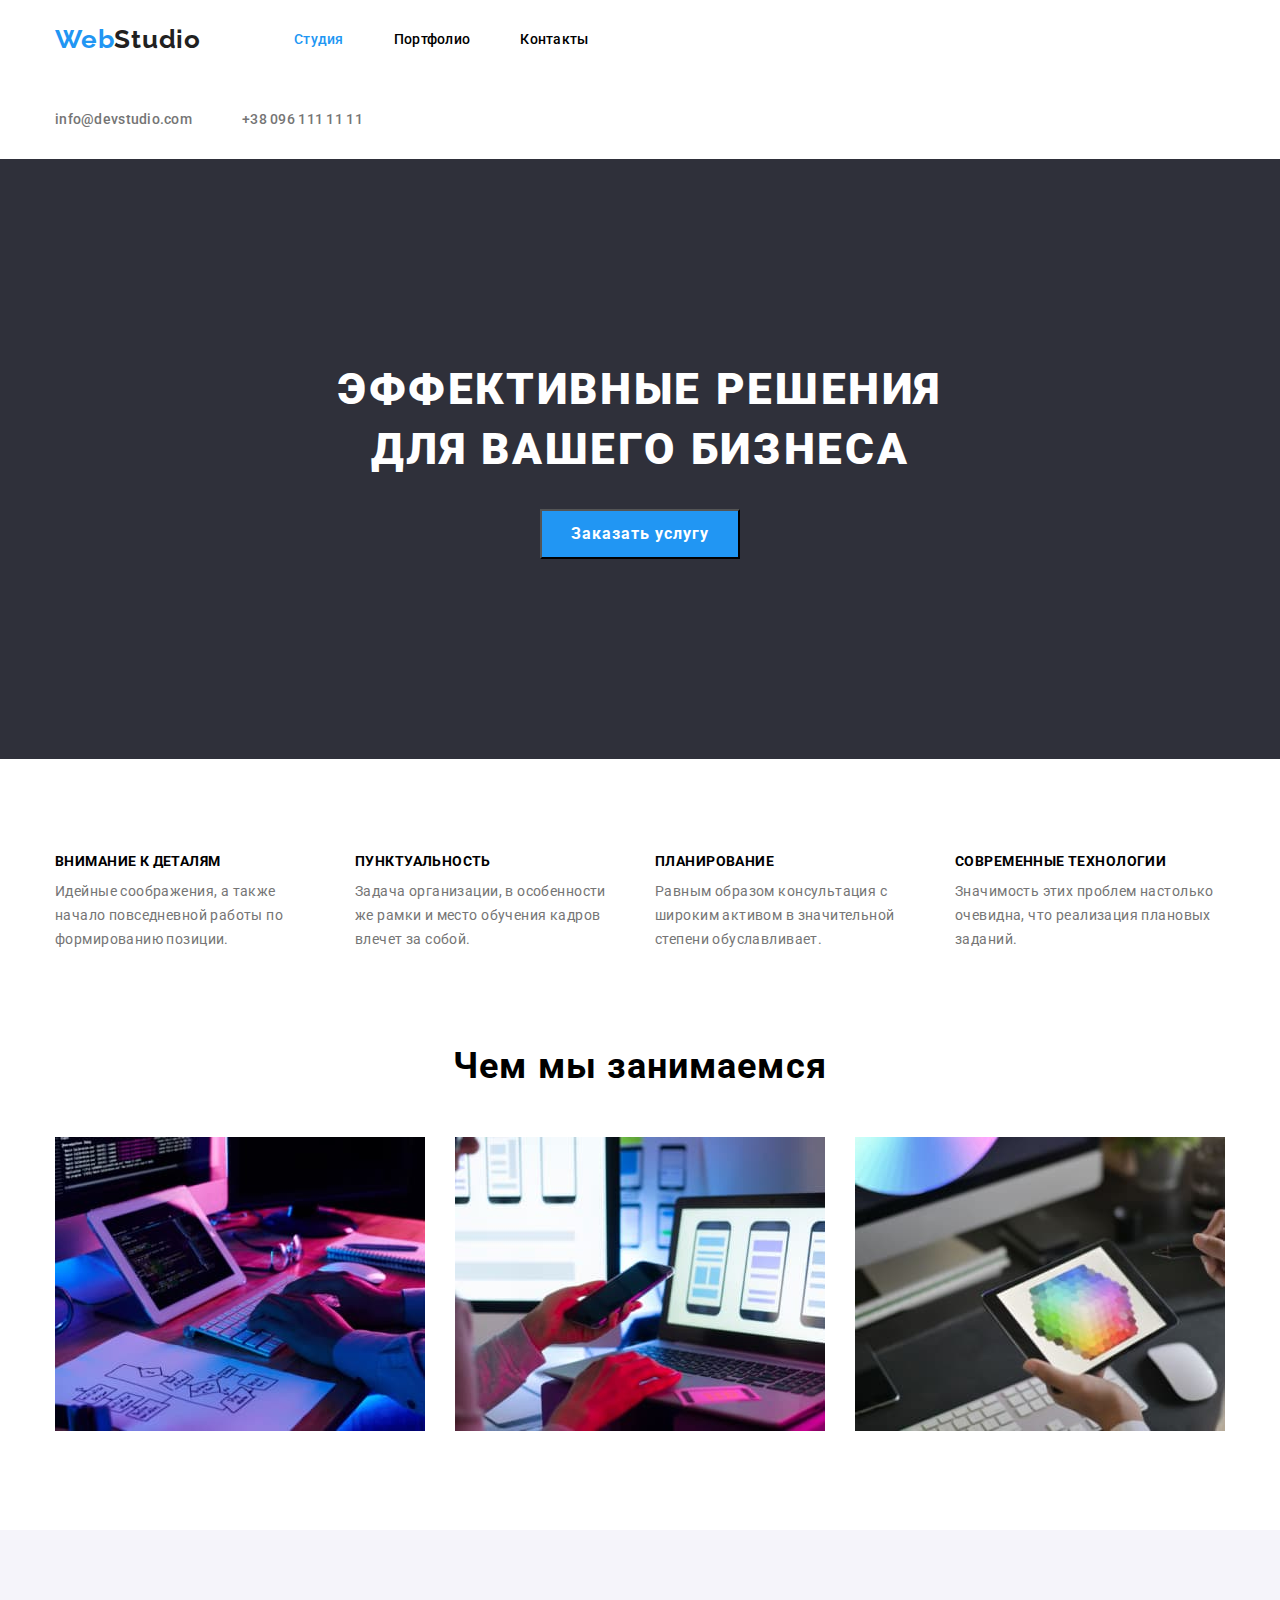
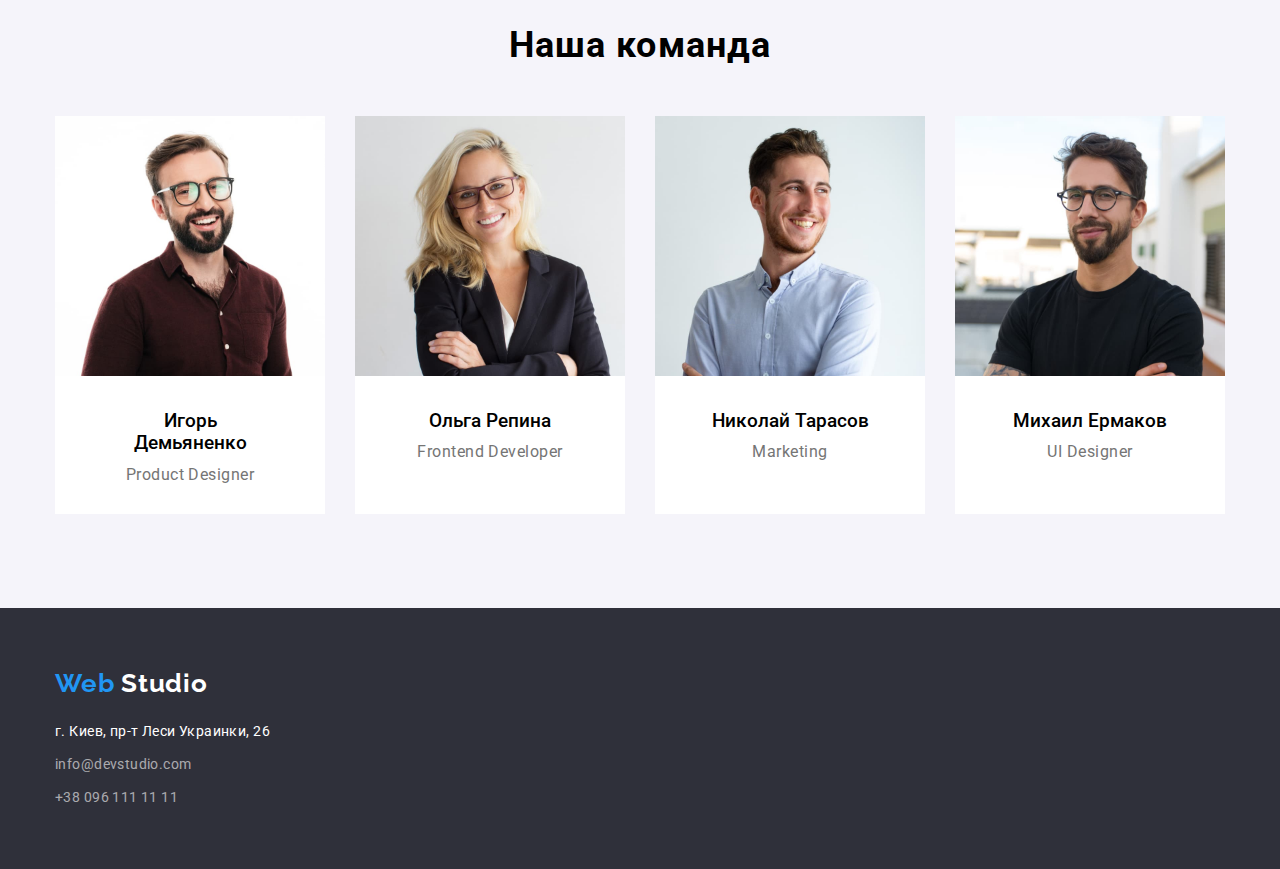
==== index.html @ 3064c538 "0" ====
<!DOCTYPE html>
<html lang="ru">
  <head>
    <meta charset="UTF-8" />
    <meta http-equiv="X-UA-Compatible" content="IE=edge" />
    <meta name="viewport" content="width=device-width, initial-scale=1.0" />
    <title>goit-markup-hw-03</title>
    <!-- Normalize run -->
    <link
      rel="stylesheet"
      href="https://cdn.jsdelivr.net/npm/modern-normalize@1.1.0/modern-normalize.min.css"
    />
    <!-- Normalize end -->
    <link rel="preconnect" href="https://fonts.googleapis.com" />
    <link rel="preconnect" href="https://fonts.gstatic.com" crossorigin />
    <link
      href="https://fonts.googleapis.com/css2?family=Raleway:wght@700&family=Roboto:wght@400;500;700;900&display=swap"
      rel="stylesheet"
    />
    <link rel="stylesheet" href="./css/style.css" />
  </head>
  <body>
    <header>
      <div class="container">
        <div class="header-box">
          <div class="header-box-1">
            <nav class="header-logo-header-flx-block-one">
              <p class="header-logo">
                <span class="logo-blue">Web</span
                ><span class="logo-black">Studio</span>
              </p>
              <ul class="header-flx-block-one">
                <li>
                  <a
                    class="header-text-1 uniform-link link uniform-link-current"
                    href="index.html"
                    >Студия</a
                  >
                </li>
                <li>
                  <a
                    class="header-text-1 uniform-link link"
                    href="portfolio.html"
                    >Портфолио</a
                  >
                </li>
                <li>
                  <a class="header-text-1 uniform-link link" href="#"
                    >Контакты</a
                  >
                </li>
              </ul>
            </nav>
          </div>
          <div class="header-box-2">
            <ul class="header-flx-block-two">
              <li>
                <a
                  class="header-text-2 uniform-link link"
                  href="mailto:info@devstudio.com"
                  >info@devstudio.com</a
                >
              </li>
              <li>
                <a
                  class="header-text-2 uniform-link link"
                  href="tel:+380961111111"
                  >+38 096 111 11 11</a
                >
              </li>
            </ul>
          </div>
        </div>
      </div>
    </header>
    <main>
      <!-- Hero -->
      <section class="hero">
        <div class="container">
          <h1 class="hero-text">
            Эффективные решения <br />
            для вашего бизнеса
          </h1>
          <button class="hero-btn btn" type="button">Заказать услугу</button>
        </div>
      </section>
      <!-- ----------------------------------------------- -->
      <!-- Unnamed -->
      <section class="unnamed">
        <div class="container">
          <ul class="unnamed-flx-block">
            <li class="unnamed-txt-box-one">
              <h3 class="unnamed-title">ВНИМАНИЕ К ДЕТАЛЯМ</h3>
              <p class="unnamed-text">
                Идейные соображения, а также начало повседневной работы по
                формированию позиции.
              </p>
            </li>
            <li class="unnamed-txt-box-two">
              <h3 class="unnamed-title">ПУНКТУАЛЬНОСТЬ</h3>
              <p class="unnamed-text">
                Задача организации, в особенности же рамки и место обучения
                кадров влечет за собой.
              </p>
            </li>
            <li class="unnamed-txt-box-three">
              <h3 class="unnamed-title">ПЛАНИРОВАНИЕ</h3>
              <p class="unnamed-text">
                Равным образом консультация с широким активом в значительной
                степени обуславливает.
              </p>
            </li>
            <li class="unnamed-txt-box-four">
              <h3 class="unnamed-title">СОВРЕМЕННЫЕ ТЕХНОЛОГИИ</h3>
              <p class="unnamed-text">
                Значимость этих проблем настолько очевидна, что реализация
                плановых заданий.
              </p>
            </li>
          </ul>
        </div>
      </section>
      <!-- ----------------------------------------------- -->
      <!-- What -->
      <section class="what">
        <div class="container">
          <h2 class="what-title">Чем мы занимаемся</h2>
          <ul class="what-pfoto-box">
            <li class="what-pfoto-one">
              <img src="./images/what-1.jpg" alt="фото" width="370" />
            </li>
            <li class="what-pfoto-two">
              <img src="./images/what-2.jpg" alt="фото" width="370" />
            </li>
            <li class="what-pfoto-three">
              <img src="./images/what-3.jpg" alt="фото" width="370" />
            </li>
          </ul>
        </div>
      </section>
      <!-- ----------------------------------------------- -->
      <!-- Our -->
      <section class="our-section">
        <div class="container">
          <h2 class="our-title">Наша команда</h2>
          <div class="our-container">
            <ul class="our-box-flx">
              <li class="our-box-one">
                <img src="./images/our-1.jpg" alt="фото" width="270" />
                <div class="our-text-block">
                  <h3 class="our-name">Игорь Демьяненко</h3>
                  <p class="our-specialty">
                    <span lang="en">Product Designer</span>
                  </p>
                </div>
              </li>
              <li class="our-box-two">
                <img src="./images/our-2.jpg" alt="фото" width="270" />
                <div class="our-text-block">
                  <h3 class="our-name">Ольга Репина</h3>
                  <p class="our-specialty">
                    <span lang="en">Frontend Developer</span>
                  </p>
                </div>
              </li>
              <li class="our-box-three">
                <img src="./images/our-3.jpg" alt="фото" width="270" />
                <div class="our-text-block">
                  <h3 class="our-name">Николай Тарасов</h3>
                  <p class="our-specialty"><span lang="en">Marketing</span></p>
                </div>
              </li>
              <li class="our-box-four">
                <img src="./images/our-4.jpg" alt="фото" width="270" />
                <div class="our-text-block">
                  <h3 class="our-name">Михаил Ермаков</h3>
                  <p class="our-specialty">
                    <span lang="en">UI Designer</span>
                  </p>
                </div>
              </li>
            </ul>
          </div>
        </div>
      </section>
    </main>
    <!-- ----------------------------------------------- -->
    <footer class="footer">
      <div class="container">
        <p class="footer-logo">
          <span class="logo-blue"> Web</span>
          <span class="logo-white">Studio</span>
        </p>
        <div class="address">
          <address>
            <p class="footer-text-one">г. Киев, пр-т Леси Украинки, 26</p>
            <ul>
              <li class="footer-text-two">
                <a class="uniform-link link" href="mailto:info@devstudio.com"
                  >info@devstudio.com</a
                >
              </li>
              <li class="footer-text-two">
                <a class="uniform-link link" href="tel:+380961111111"
                  >+38 096 111 11 11</a
                >
              </li>
            </ul>
          </address>
        </div>
      </div>
    </footer>
  </body>
</html>
---- css/style.css ----
:root {
  /* fonts types*/

--font-main: 'Roboto', sans-serif;
--font-second: 'Raleway', sans-serif;

/* text colors */

--txt-main-cl: color: #212121;

/* background colors*/

--bg-color-dark: #2f303a;
--bg-color-light: #f5f4fa;
}

.link {
  text-decoration: none;
  color: currentColor;
  padding: 0;
  margin: 0; 
}

/* ----------RESET STYLES RUN---------- */

ul {
  list-style: none;
}
a {
  text-decoration: none;
  color: currentColor;
}
h1,
h2,
h3,
h4,
h5,
h6,
p {
  margin: 0;
}
ul,
ol {
  list-style: none;
  padding: 0;
  margin: 0;
}

/* ----------RESET STYLES END---------- */

/* base styles */

.container {
  width: 1200px;
  margin-left: auto;
  margin-right: auto;
  padding-left: 15px;
  padding-right: 15px;

  /* outline: 2px solid red;
  outline-offset: -2px; */
}

/* ----------BODY---------- */

body {
  font-family: var(--font-main);
  color: var(--font-main);
}

/* ----------HEADER---------- */


.header-box {
  display: flex;
  flex-wrap: wrap;
  align-content: center;
}
.header-box-1 {  
  margin-right: 331px;
}
.header-logo-header-flx-block-one {
  display: flex;
  flex-wrap: wrap;
  align-items: center;
}
.header-logo {
  font-family: var(--font-second);
  font-style: normal;
  font-weight: 700;
  font-size: 26px;
  line-height: calc(31 /26);
  letter-spacing: 0.03em;
  margin-top: 24px;
  margin-bottom: 24px;
  margin-right: 93px;
}
.logo-black {
  color: #212121;
}
.logo-blue {
  color: #2196f3;
}
.header-flx-block-one {
  display: flex;
  flex-direction: row;
  gap: 50px;
  padding: 0;
}
.header-text-1 {
  font-weight: 500;
  font-size: 14px;
  line-height: calc(16 / 14);
  letter-spacing: 0.02em; 
}
.header-box-2 {
  margin-right: 0;
}     
.header-flx-block-two {
  margin-top: 31px;
  margin-bottom: 31px;
  display: flex;
  flex-direction: row;
  align-items: center;
  gap: 50px;
}
.header-text-2 {
  font-weight: 500;
  font-size: 14px;
  line-height: calc(16 / 14);
  letter-spacing: 0.02em;
  color: #757575;
}
.uniform-link:hover,
.uniform-link:focus,
.uniform-link-current {
  color: #2196f3;
}
.header-text-1,
.header-text-2 {
  padding-top: 31px;
  padding-bottom: 31px;
}

/* ----------MAIN---------- */

.hero {
  background-color: var(--bg-color-dark);
  padding: 200px 0 200px 0;
  margin: 0;
}
.hero-text {
  width: 696px;
  font-weight: 900;
  font-size: 44px;
  line-height: calc(60 / 44);
  text-align: center;
  letter-spacing: 0.06em;
  text-transform: uppercase;
  color: #FFFFFF;
  margin: 0 auto 30px;
}
.btn {
  font: var(--font-main);
  width: 200px;
  height: 50px;
  font-weight: 700;
  font-size: 16px;
  line-height: calc(30 / 16);
  letter-spacing: 0.06em;
  cursor: pointer;
  color: #FFFFFF;
  background-color: #2196f3;
  margin-left: auto;
  margin-right: auto;
  display: block;
}
.hero-btn:hover,
.hero-btn:focus {
  background-color:  #188ce8;
}
.unnamed {
  padding: 94px 0 94px 0;
}
.unnamed-flx-block {
  padding: 0;
  margin: 0;
  display: flex;
  align-items: stretch;
  gap: 30px;
}
.unnamed-txt-box-one,
.unnamed-txt-box-two,
.unnamed-txt-box-three,
.unnamed-txt-box-four {
  width: 270px;
}
.unnamed-title {
  margin: 0;
  font-weight: 700;
  font-size: 14px;
  line-height: calc(16 / 14);
  letter-spacing: 0.03em;
}
.unnamed-text {
  margin: 10px 0 0 0;
  font-weight: 400;
  font-size: 14px;
  line-height: calc(24 / 14);
  letter-spacing: 0.03em;
  color: #757575;
}
.what {
  padding-top: 0;
  padding-bottom: 94px;
}
.what-title {
  font-weight: 700;
  font-size: 36px;
  line-height: calc(42 / 36);
  text-align: center;
  margin: 0 auto 50px;
  letter-spacing: 0.03em;
}
.what-pfoto-box {
  display: flex;
  justify-content: space-between;
  margin: 0;
  padding: 0;
}
.our-section {
  margin: 0;
  padding: 94px 0 94px 0;
  background-color: var(--bg-color-light);
}
.our-title {
  font-weight: 700;
  font-size: 36px;
  line-height: calc(42 / 36);
  text-align: center;
  margin: 0 auto 50px;
  padding: 0;
  letter-spacing: 0.03em
}
.our-container {
  margin: 0;
  padding: 0;
}
.our-box-flx {
  margin: 0;
  padding: 0px;
  display: flex;
  align-items: stretch;
  gap: 30px;
}
.our-box-one,
.our-box-two,
.our-box-three,
.our-box-four {
  background-color: #ffffff;
}
.our-text-block {
  padding: 30px 50px;
}
.our-name {
  margin: 0 0 10px 0;
  text-align: center;
  font-weight: 500;
  line-height: calc(19 / 16);
}
.our-specialty {
  margin: 0;
  text-align: center;
  font-weight: 400px;
  line-height: calc(19 / 16);
  letter-spacing: 0.03em;
  color: #757575; 
}

/* ----------FOOTER---------- */

.footer {
  background-color: var(--bg-color-dark);
  padding: 60px 0 60px 0;
} 
.footer-logo {
  font-family: var(--font-second);
  font-style: normal;
  font-weight: 700;
  font-size: 26px;
  line-height: calc(31 /26);
  letter-spacing: 0.03em;
  margin: 0 0 20px 0;
}
.logo-white {
  color: #ffffff;
}
.footer-text-one {
  margin: 0;
  padding: 0;
  font-style: normal;
  font-weight: 400;
  font-size: 14px;
  line-height: calc(24 / 14);
  letter-spacing: 0.03em;
  color: #ffffff;
}
.footer-text-two {
  margin: 9px 0 0 0;
  padding: 0;
  font-style: normal;
  font-weight: 400;
  font-size: 14px;
  line-height: calc(24 / 14);
  letter-spacing: 0.03em;
  color: rgba(255, 255, 255, 0.6);
}

/* --------------------PORTFOLIO-------------------- */
/* --------------------PORTFOLIO-------------------- */
/* --------------------PORTFOLIO-------------------- */

.line {
  border-bottom: 1px solid #ECECEC;
}
.portfolio {
  padding: 94px 0 94px 0;
}
.portfolio-filters{
  margin: 0 auto 50px;
  padding: 0;
  display: flex;
  justify-content: center;  
}
.btn-flr-1,
.btn-flr-2,
.btn-flr-3,
.btn-flr-4,
.btn-flr-5 {
  font: var(--font-main);
  font-weight: 500;
  line-height: calc(26 / 16);
  letter-spacing: 0.06em;
  cursor: pointer;
  margin: 0 8px;
  padding: 6px 22px;
  color: #212121;
  background-color: #F5F4FA;
  border: 2px solid #F5F4FA;;
}
.btn-flr:hover,
.btn-flr:focus {
  color: #FFFFFF;
  background-color: #2196f3;
}

.portfolio-projects {
  display: flex;
  flex-wrap: wrap;
  align-content: flex-start;
  gap: 30px;
  margin: 0;
  padding: 0;
}
.portfolio-project-1,
.portfolio-project-2,
.portfolio-project-3,
.portfolio-project-4,
.portfolio-project-5,
.portfolio-project-6,
.portfolio-project-7,
.portfolio-project-8,
.portfolio-project-9 {
  margin: 0;
  padding: 0;
}
.portfolio-border {
  margin: 0;
  padding: 20px 24px;
  border-left: 1px solid #F5F4FA;
  border-right: 1px solid #F5F4FA;
  border-bottom: 1px solid #F5F4FA;
}
.portfolio-name {
  margin: 0 0 4px 0;
  padding: 0;
  font-weight: 700;
  font-size: 18px;
  line-height: calc(36 / 18);
  letter-spacing: 0.03em;
}
.portfolio-specialty {
  margin: 0;
  padding: 0;
  font-weight: 400;
  line-height: calc(30 / 16);
  letter-spacing: 0.03em;
  color: #757575; 
}
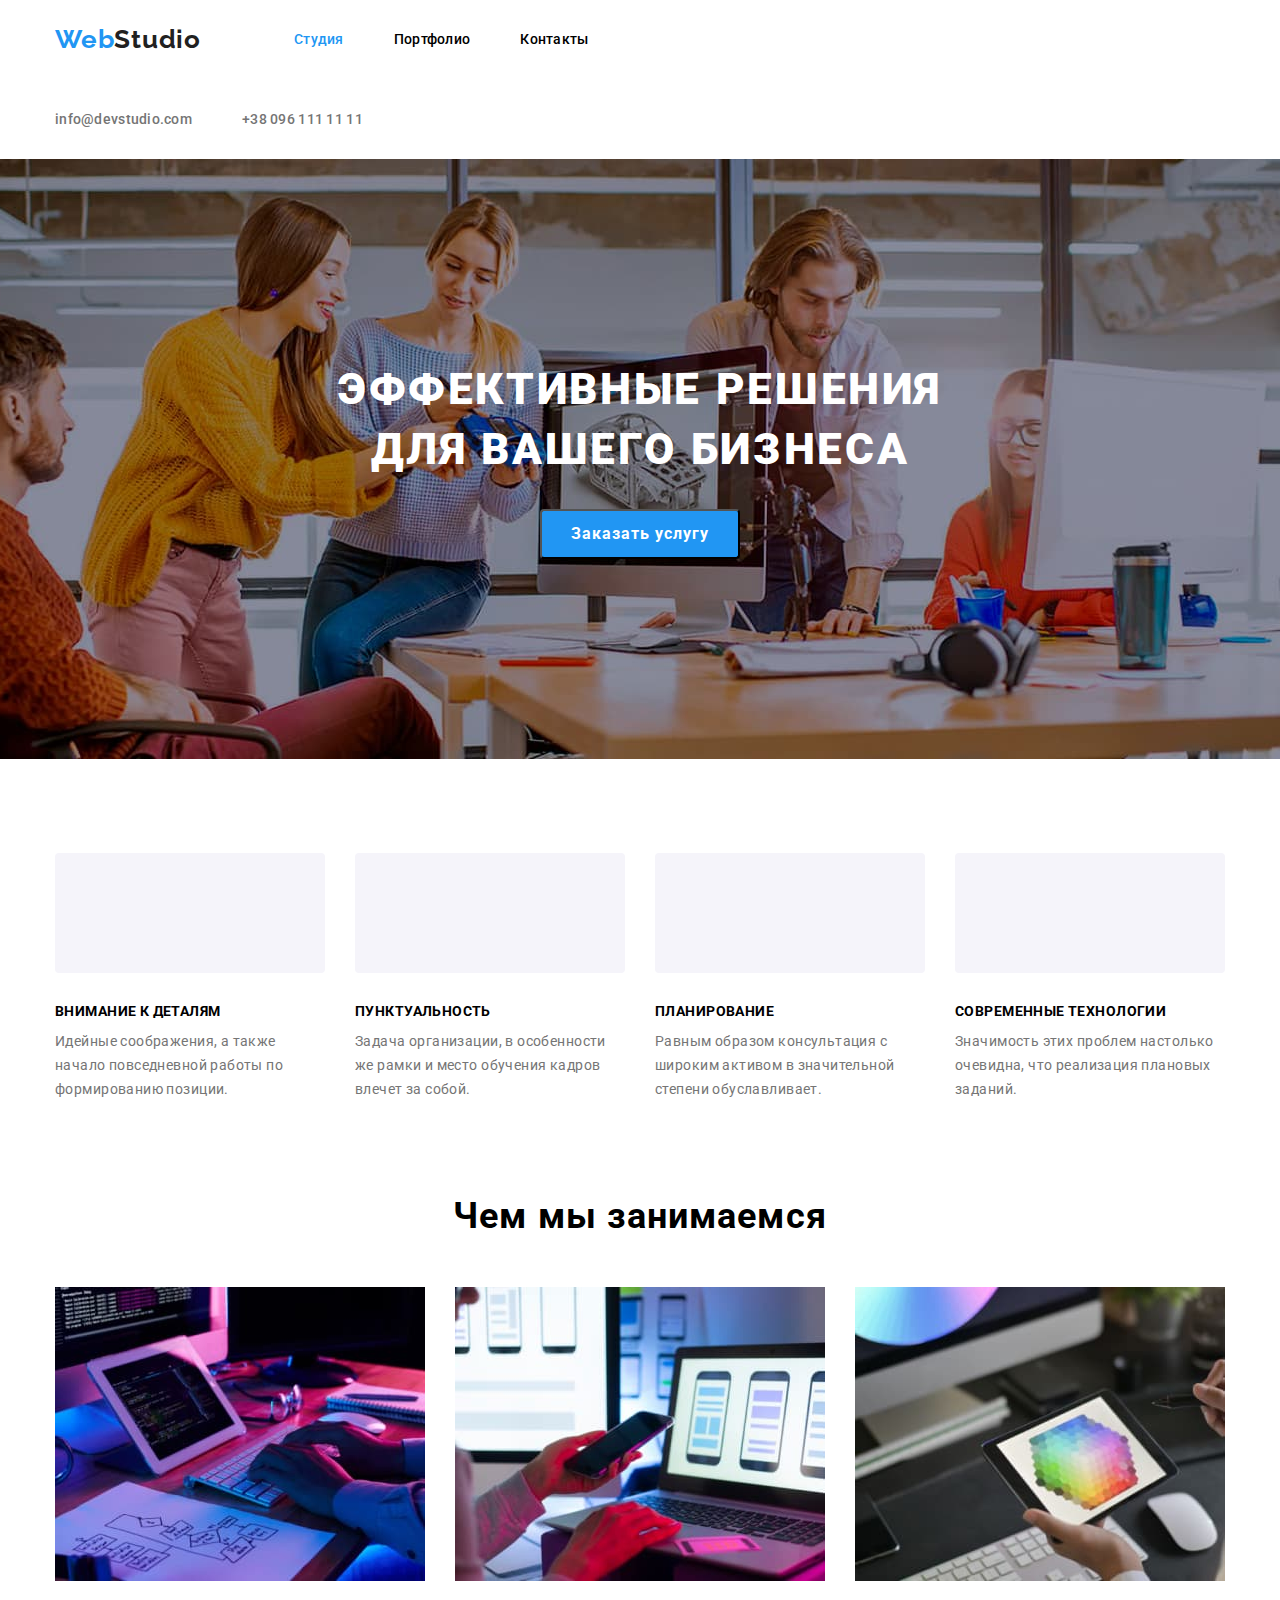
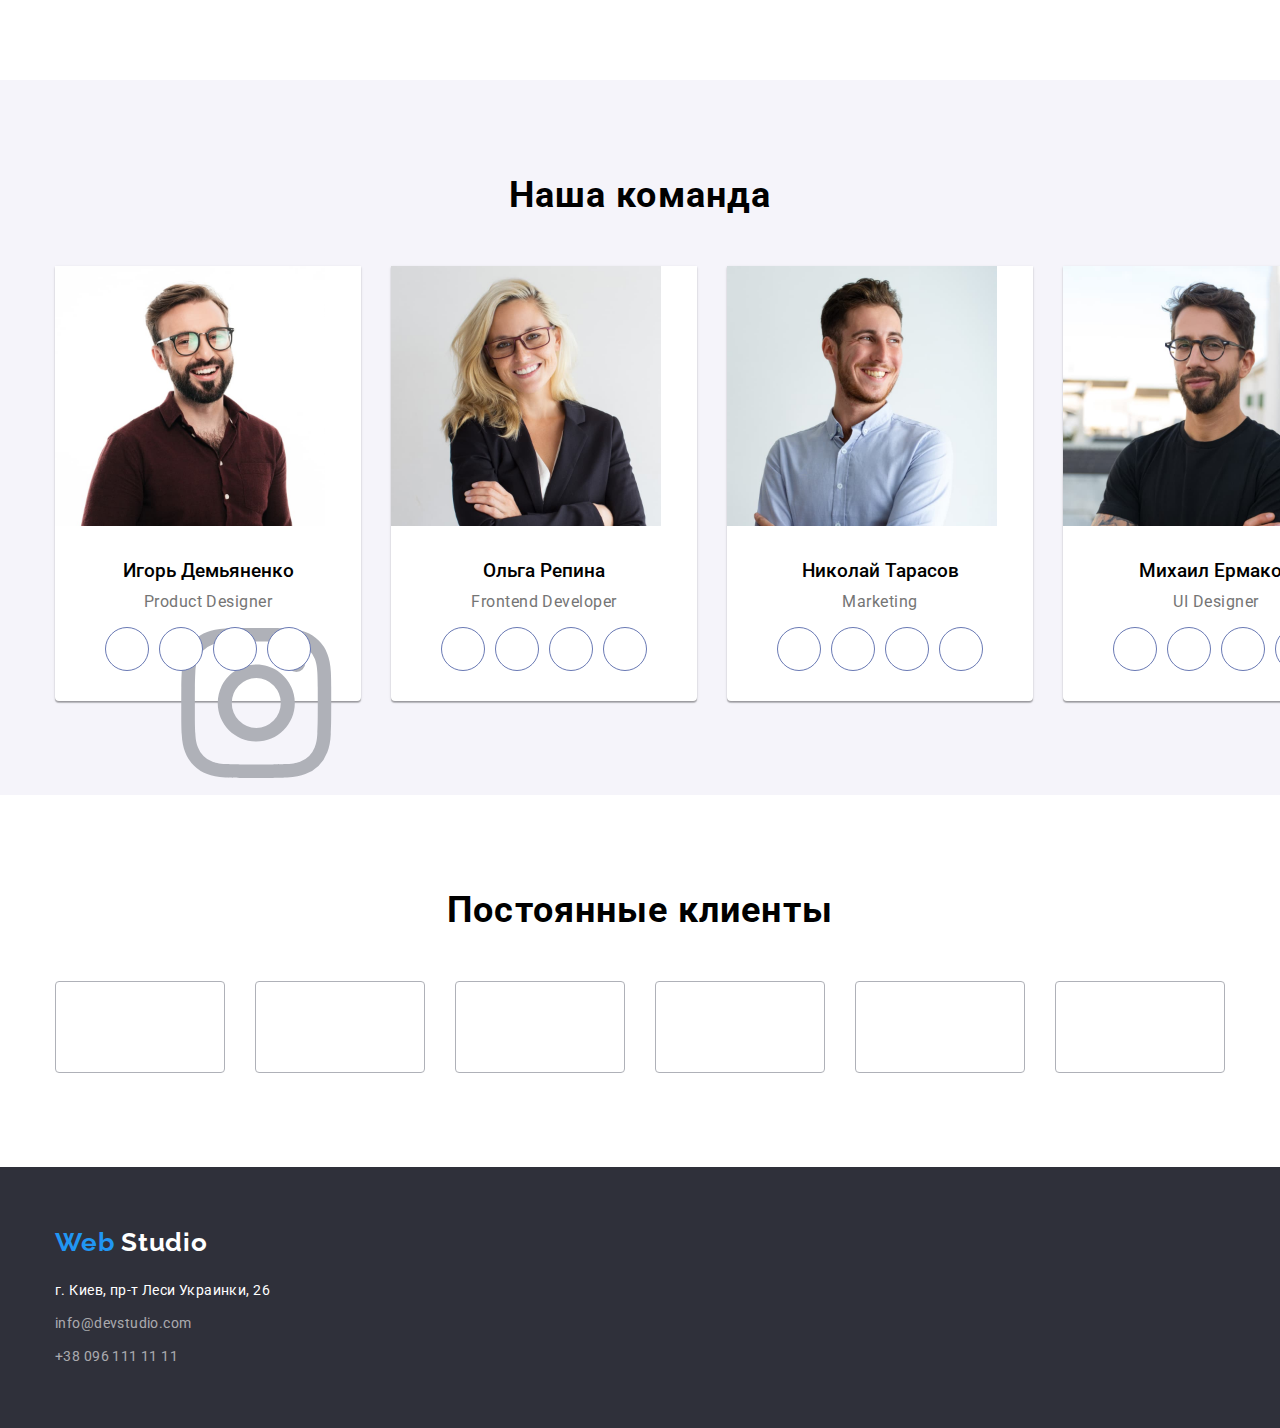
==== commit ecbe026d: "Промежуточный" ====
--- a/index.html
+++ b/index.html
@@ -20,6 +20,45 @@
     <link rel="stylesheet" href="./css/style.css" />
   </head>
   <body>
+    <!-- ----------------------------------------------- -->
+
+    <!-- <ul class="actions">
+      <li><button>
+        <svg>
+          <use href="./images/icons.svg#antenna">
+          </use>
+        </svg>
+      </button></li>
+    </ul> -->
+
+    <!-- ----------------------------------------------- -->
+
+    <!-- <svg widh="16" height="12">
+      <use href="./images/icons.svg#mail"></use>
+    </svg> -->
+
+    <!-- ----------------------------------------------- -->
+
+    <!-- <ul class="social">
+      <li>
+        <a
+          class="link"
+          href=""
+          target="_blank"
+          rel="noopener noreferrer"
+          aria-label="instagram">
+          <svg width="20" height="20">
+            <use href="./images/icons/icons.svg#instagram"></use>
+          </svg>
+      </li>
+    </ul> -->
+
+    <!-- ----------------------------------------------- -->
+    <!-- Header -->
+
+
+
+    
     <header>
       <div class="container">
         <div class="header-box">
@@ -74,6 +113,7 @@
       </div>
     </header>
     <main>
+      <!-- ----------------------------------------------- -->
       <!-- Hero -->
       <section class="hero">
         <div class="container">
@@ -84,34 +124,49 @@
           <button class="hero-btn btn" type="button">Заказать услугу</button>
         </div>
       </section>
+
       <!-- ----------------------------------------------- -->
       <!-- Unnamed -->
       <section class="unnamed">
         <div class="container">
           <ul class="unnamed-flx-block">
-            <li class="unnamed-txt-box-one">
-              <h3 class="unnamed-title">ВНИМАНИЕ К ДЕТАЛЯМ</h3>
+            <li>
+              <div class="unnamed-icons-div">
+                <!-- <svg class="unnamed-icon" width="70" height="70">
+                  <use href="./images/icons.svg#antenna"></use>
+                </svg> -->
+              </div>
+              <h3 class="unnamed-title unnamed-txt-box">ВНИМАНИЕ К ДЕТАЛЯМ</h3>
               <p class="unnamed-text">
                 Идейные соображения, а также начало повседневной работы по
                 формированию позиции.
               </p>
             </li>
-            <li class="unnamed-txt-box-two">
-              <h3 class="unnamed-title">ПУНКТУАЛЬНОСТЬ</h3>
+            <li>
+              <div class="unnamed-icons-div">
+                
+              </div>
+              <h3 class="unnamed-title unnamed-txt-box">ПУНКТУАЛЬНОСТЬ</h3>
               <p class="unnamed-text">
                 Задача организации, в особенности же рамки и место обучения
                 кадров влечет за собой.
               </p>
             </li>
-            <li class="unnamed-txt-box-three">
-              <h3 class="unnamed-title">ПЛАНИРОВАНИЕ</h3>
+            <li>
+              <div class="unnamed-icons-div">
+                
+              </div>
+              <h3 class="unnamed-title unnamed-txt-box">ПЛАНИРОВАНИЕ</h3>
               <p class="unnamed-text">
                 Равным образом консультация с широким активом в значительной
                 степени обуславливает.
               </p>
             </li>
-            <li class="unnamed-txt-box-four">
-              <h3 class="unnamed-title">СОВРЕМЕННЫЕ ТЕХНОЛОГИИ</h3>
+            <li>
+              <div class="unnamed-icons-div">
+                
+              </div>
+              <h3 class="unnamed-title unnamed-txt-box">СОВРЕМЕННЫЕ ТЕХНОЛОГИИ</h3>
               <p class="unnamed-text">
                 Значимость этих проблем настолько очевидна, что реализация
                 плановых заданий.
@@ -145,37 +200,67 @@
           <h2 class="our-title">Наша команда</h2>
           <div class="our-container">
             <ul class="our-box-flx">
-              <li class="our-box-one">
+              <li class="our-box">
                 <img src="./images/our-1.jpg" alt="фото" width="270" />
                 <div class="our-text-block">
                   <h3 class="our-name">Игорь Демьяненко</h3>
                   <p class="our-specialty">
                     <span lang="en">Product Designer</span>
                   </p>
+                  <ul class="social-flx">
+                    <li class="social-item">
+                      <a href="" class="social-link">
+                        <svg class="social-icon">
+                          <use href="./images/icons.svg#instagram"></use>
+                        </svg>
+                      </a>  
+                    </li>
+                    <li class="social-item"></li>
+                    <li class="social-item"></li>
+                    <li class="social-item"></li>
+                  </ul>
                 </div>
               </li>
-              <li class="our-box-two">
+              <li class="our-box">
                 <img src="./images/our-2.jpg" alt="фото" width="270" />
                 <div class="our-text-block">
                   <h3 class="our-name">Ольга Репина</h3>
                   <p class="our-specialty">
                     <span lang="en">Frontend Developer</span>
                   </p>
+                  <ul class="social-flx">
+                    <li class="social-item"></li>
+                    <li class="social-item"></li>
+                    <li class="social-item"></li>
+                    <li class="social-item"></li>
+                  </ul>
                 </div>
               </li>
-              <li class="our-box-three">
+              <li class="our-box">
                 <img src="./images/our-3.jpg" alt="фото" width="270" />
                 <div class="our-text-block">
                   <h3 class="our-name">Николай Тарасов</h3>
                   <p class="our-specialty"><span lang="en">Marketing</span></p>
+                  <ul class="social-flx">
+                    <li class="social-item"></li>
+                    <li class="social-item"></li>
+                    <li class="social-item"></li>
+                    <li class="social-item"></li>
+                  </ul>
                 </div>
               </li>
-              <li class="our-box-four">
+              <li class="our-box">
                 <img src="./images/our-4.jpg" alt="фото" width="270" />
                 <div class="our-text-block">
                   <h3 class="our-name">Михаил Ермаков</h3>
                   <p class="our-specialty">
                     <span lang="en">UI Designer</span>
+                  <ul class="social-flx">
+                    <li class="social-item"></li>
+                    <li class="social-item"></li>
+                    <li class="social-item"></li>
+                    <li class="social-item"></li>
+                  </ul>
                   </p>
                 </div>
               </li>
@@ -183,8 +268,30 @@
           </div>
         </div>
       </section>
+      <!-- ----------------------------------------------- -->
+      <!-- Regular -->
+      <section class="regular">
+        <div class="container">
+          <h2 class="regular-title">Постоянные клиенты</h2>
+          <ul class="regular-flx">
+            <li class="regular-box">
+            </li>
+            <li class="regular-box">
+            </li>
+            <li class="regular-box">
+            </li>
+            <li class="regular-box">
+            </li>
+            <li class="regular-box">
+            </li>
+            <li class="regular-box">
+            </li>
+          </ul>
+        </div>
+      </section>
     </main>
     <!-- ----------------------------------------------- -->
+    <!-- Footer -->
     <footer class="footer">
       <div class="container">
         <p class="footer-logo">
--- a/css/style.css
+++ b/css/style.css
@@ -145,9 +145,16 @@
 /* ----------MAIN---------- */
 
 .hero {
-  background-color: var(--bg-color-dark);
+  
+  background-color: #88898D;
+  background-image: url(../images/hero.jpg);
+  /* box-shadow: 0px 4px 4px rgba(0, 0, 0, 0.25), 0px 4px 4px rgba(0, 0, 0, 0.25); */
+  background-repeat: no-repeat;
+  background-position: center ;
   padding: 200px 0 200px 0;
   margin: 0;
+  /* background: rgba(47, 48, 58, 0.4); подложка */
+
 }
 .hero-text {
   width: 696px;
@@ -174,6 +181,8 @@
   margin-left: auto;
   margin-right: auto;
   display: block;
+  box-shadow: 0px 4px 4px rgba(0, 0, 0, 0.15);
+  border-radius: 4px;
 }
 .hero-btn:hover,
 .hero-btn:focus {
@@ -189,14 +198,20 @@
   align-items: stretch;
   gap: 30px;
 }
-.unnamed-txt-box-one,
-.unnamed-txt-box-two,
-.unnamed-txt-box-three,
-.unnamed-txt-box-four {
+.unnamed-icons-div {
+  margin: 0;
+  padding: 0;
   width: 270px;
+  height: 120px;
+  background-color: #F5F4FA;
+  border-radius: 4px;
+}
+.unnamed-icon {
+  background-repeat: no-repeat;
+  background-position: center;
 }
 .unnamed-title {
-  margin: 0;
+  margin: 30px 0 0 0;
   font-weight: 700;
   font-size: 14px;
   line-height: calc(16 / 14);
@@ -253,11 +268,10 @@
   align-items: stretch;
   gap: 30px;
 }
-.our-box-one,
-.our-box-two,
-.our-box-three,
-.our-box-four {
+.our-box {
   background-color: #ffffff;
+  box-shadow: 0px 1px 3px rgba(0, 0, 0, 0.12), 0px 1px 1px rgba(0, 0, 0, 0.14), 0px 2px 1px rgba(0, 0, 0, 0.2);
+  border-radius: 0px 0px 4px 4px;
 }
 .our-text-block {
   padding: 30px 50px;
@@ -269,13 +283,70 @@
   line-height: calc(19 / 16);
 }
 .our-specialty {
-  margin: 0;
+  margin: 0 0 16px 0;
+  bottom: 0;
   text-align: center;
   font-weight: 400px;
   line-height: calc(19 / 16);
   letter-spacing: 0.03em;
   color: #757575; 
 }
+.social-flx {
+  margin: 0;
+  bottom: 0;
+  display: flex;
+  align-items: stretch;
+  gap: 10px;
+}
+.social-item {
+  margin: 0;
+  padding: 0;
+  background-color: #ffffff;
+  width: 44px;
+  height: 44px;
+  border: 1px solid #6979b4;
+  border-radius: 22px;
+}
+.social-icon {
+  fill: inherit;
+}
+.social-link {
+  fill: #AFB1B8;
+  height: 20px;
+  width: 20px;
+  transition: .2s;
+}
+.social-link:hover,
+.social-link:focus {
+  fill:  #188ce8;
+}
+.regular {
+  padding-top: 94px;
+  padding-bottom: 94px;
+}
+.regular-title {
+  font-weight: 700;
+  font-size: 36px;
+  line-height: calc(42 / 36);
+  text-align: center;
+  margin: 0 auto 50px;
+  letter-spacing: 0.03em;
+}
+.regular-flx {
+  display: flex;
+  align-items: stretch;
+  gap: 30px;
+}
+.regular-box {
+  margin: 0;
+  padding: 0;
+  box-sizing: border-box;
+  width: 170px;
+  height: 92px;
+  border: 1px solid #AFB1B8;
+  border-radius: 4px;
+}
+
 
 /* ----------FOOTER---------- */
 
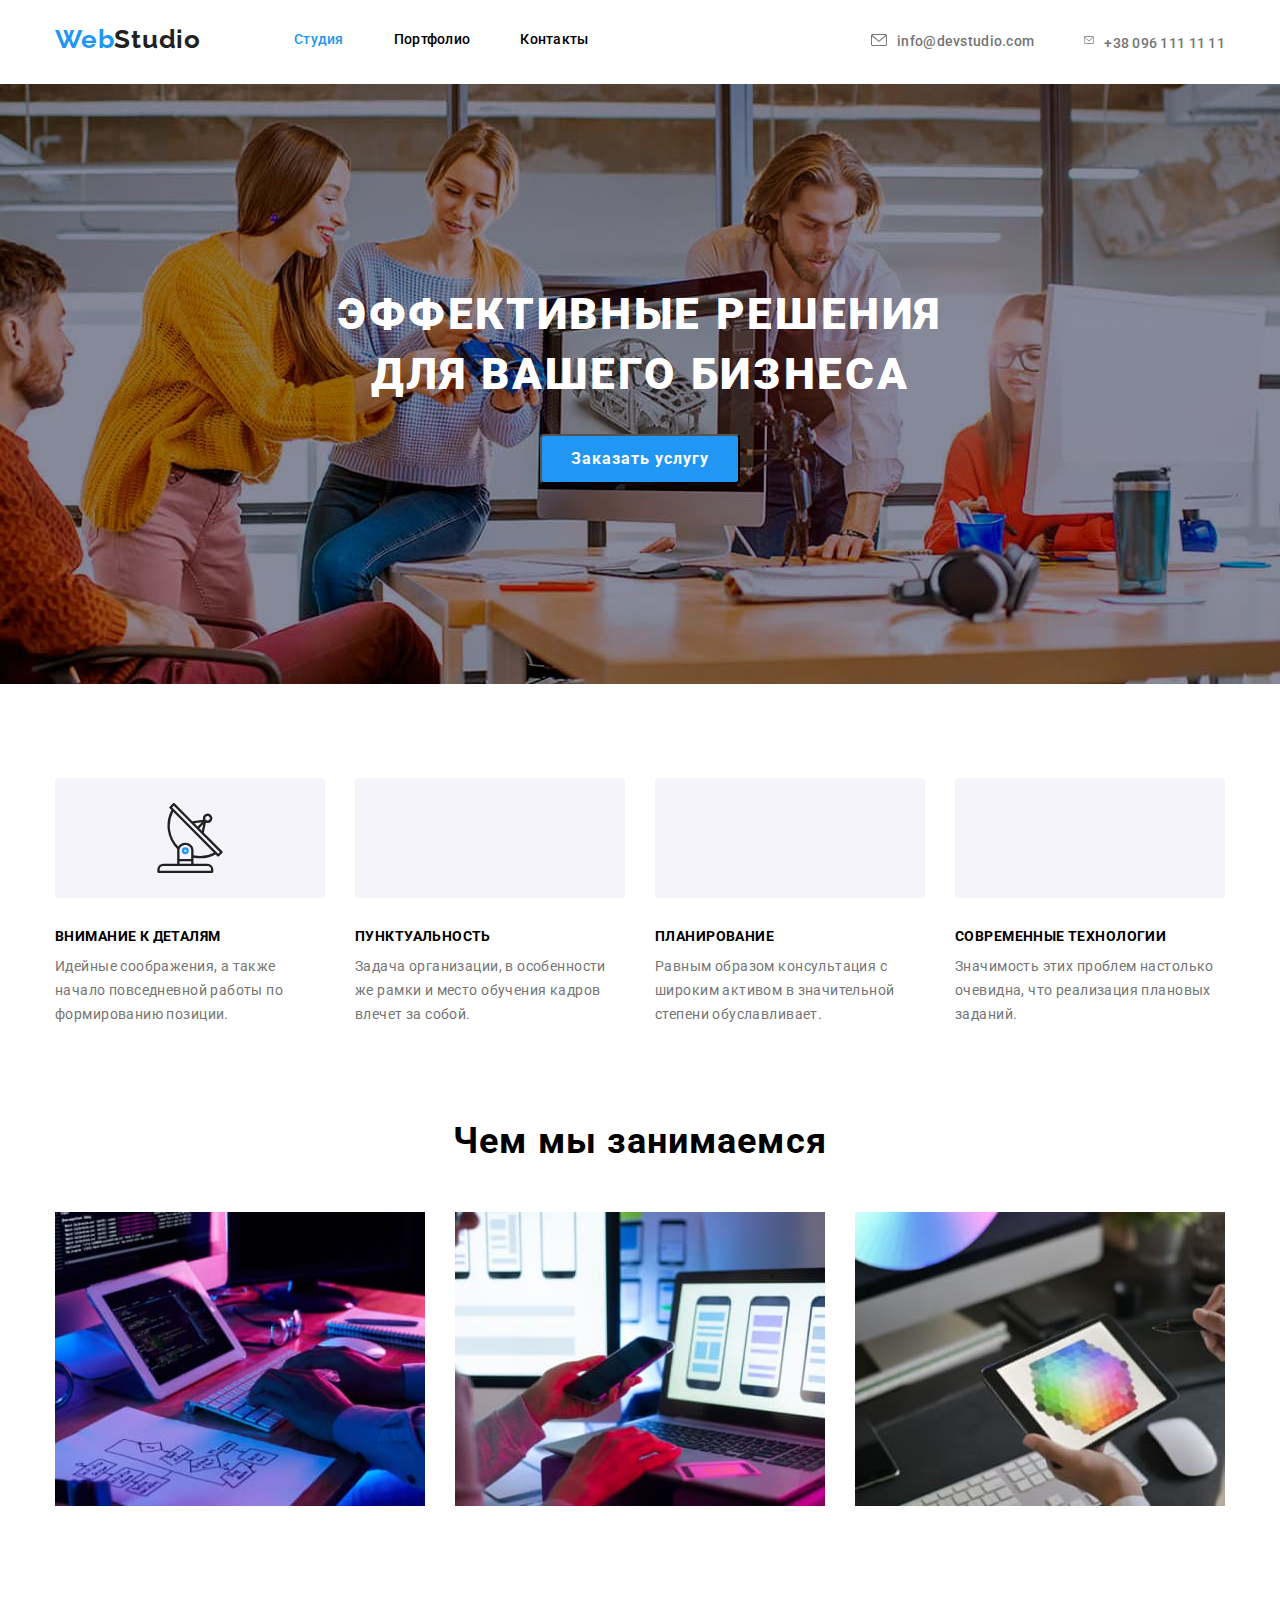
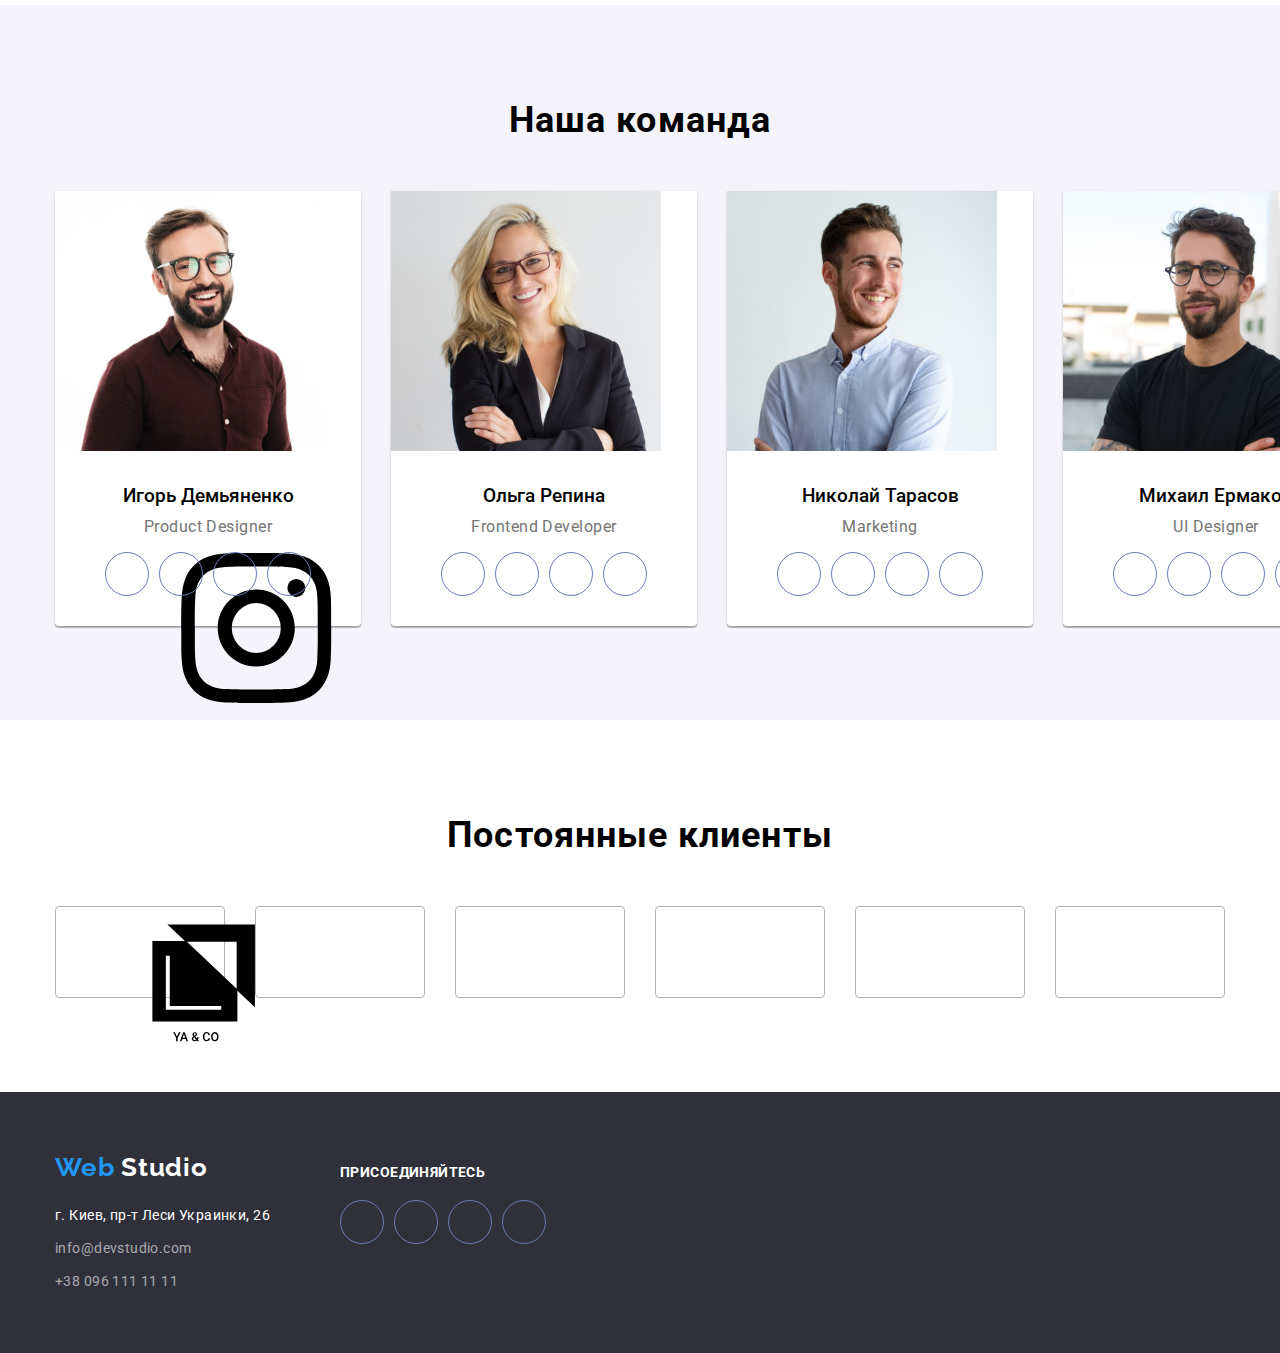
==== commit 28cce64c: "17.07.2022" ====
--- a/index.html
+++ b/index.html
@@ -48,7 +48,7 @@
           rel="noopener noreferrer"
           aria-label="instagram">
           <svg width="20" height="20">
-            <use href="./images/icons/icons.svg#instagram"></use>
+            <use href="./images/icons.svg#instagram"></use>
           </svg>
       </li>
     </ul> -->
@@ -56,14 +56,11 @@
     <!-- ----------------------------------------------- -->
     <!-- Header -->
 
-
-
-    
     <header>
       <div class="container">
         <div class="header-box">
           <div class="header-box-1">
-            <nav class="header-logo-header-flx-block-one">
+            <nav class="header-flx-block">
               <p class="header-logo">
                 <span class="logo-blue">Web</span
                 ><span class="logo-black">Studio</span>
@@ -84,7 +81,7 @@
                   >
                 </li>
                 <li>
-                  <a class="header-text-1 uniform-link link" href="#"
+                  <a class="header-text-1 uniform-link link" href=""
                     >Контакты</a
                   >
                 </li>
@@ -97,14 +94,18 @@
                 <a
                   class="header-text-2 uniform-link link"
                   href="mailto:info@devstudio.com"
-                  >info@devstudio.com</a
+                  ><svg class="mail-icon icon">
+                    <use href="./images/icons.svg#mail"></use>
+                  </svg>info@devstudio.com</a
                 >
               </li>
               <li>
                 <a
                   class="header-text-2 uniform-link link"
                   href="tel:+380961111111"
-                  >+38 096 111 11 11</a
+                  ><svg class="tel-icon icon">
+                    <use href="./images/icons.svg#mail"></use>
+                  </svg>+38 096 111 11 11</a
                 >
               </li>
             </ul>
@@ -132,11 +133,11 @@
           <ul class="unnamed-flx-block">
             <li>
               <div class="unnamed-icons-div">
-                <!-- <svg class="unnamed-icon" width="70" height="70">
+                <svg class="unnamed-icon" width="70" height="70">
                   <use href="./images/icons.svg#antenna"></use>
-                </svg> -->
-              </div>
-              <h3 class="unnamed-title unnamed-txt-box">ВНИМАНИЕ К ДЕТАЛЯМ</h3>
+                </svg>
+              </div> 
+              <h3 class="unnamed-title">ВНИМАНИЕ К ДЕТАЛЯМ</h3>
               <p class="unnamed-text">
                 Идейные соображения, а также начало повседневной работы по
                 формированию позиции.
@@ -146,7 +147,7 @@
               <div class="unnamed-icons-div">
                 
               </div>
-              <h3 class="unnamed-title unnamed-txt-box">ПУНКТУАЛЬНОСТЬ</h3>
+              <h3 class="unnamed-title">ПУНКТУАЛЬНОСТЬ</h3>
               <p class="unnamed-text">
                 Задача организации, в особенности же рамки и место обучения
                 кадров влечет за собой.
@@ -156,7 +157,7 @@
               <div class="unnamed-icons-div">
                 
               </div>
-              <h3 class="unnamed-title unnamed-txt-box">ПЛАНИРОВАНИЕ</h3>
+              <h3 class="unnamed-title">ПЛАНИРОВАНИЕ</h3>
               <p class="unnamed-text">
                 Равным образом консультация с широким активом в значительной
                 степени обуславливает.
@@ -166,7 +167,7 @@
               <div class="unnamed-icons-div">
                 
               </div>
-              <h3 class="unnamed-title unnamed-txt-box">СОВРЕМЕННЫЕ ТЕХНОЛОГИИ</h3>
+              <h3 class="unnamed-title">СОВРЕМЕННЫЕ ТЕХНОЛОГИИ</h3>
               <p class="unnamed-text">
                 Значимость этих проблем настолько очевидна, что реализация
                 плановых заданий.
@@ -215,9 +216,15 @@
                         </svg>
                       </a>  
                     </li>
-                    <li class="social-item"></li>
-                    <li class="social-item"></li>
-                    <li class="social-item"></li>
+                    <li class="social-item">
+                      
+                    </li>
+                    <li class="social-item">
+                      
+                    </li>
+                    <li class="social-item">
+                      
+                    </li>
                   </ul>
                 </div>
               </li>
@@ -275,6 +282,11 @@
           <h2 class="regular-title">Постоянные клиенты</h2>
           <ul class="regular-flx">
             <li class="regular-box">
+              <a href="" class="regular-link">
+                <svg class="regular-icon">
+                  <use href="./images/icons.svg#logo-1"></use>
+                </svg>
+              </a> 
             </li>
             <li class="regular-box">
             </li>
@@ -294,26 +306,39 @@
     <!-- Footer -->
     <footer class="footer">
       <div class="container">
-        <p class="footer-logo">
-          <span class="logo-blue"> Web</span>
-          <span class="logo-white">Studio</span>
-        </p>
-        <div class="address">
-          <address>
-            <p class="footer-text-one">г. Киев, пр-т Леси Украинки, 26</p>
-            <ul>
-              <li class="footer-text-two">
-                <a class="uniform-link link" href="mailto:info@devstudio.com"
-                  >info@devstudio.com</a
-                >
-              </li>
-              <li class="footer-text-two">
-                <a class="uniform-link link" href="tel:+380961111111"
-                  >+38 096 111 11 11</a
-                >
-              </li>
+        <div class="footer-flx">
+          <div>
+            <p class="footer-logo">
+              <span class="logo-blue"> Web</span>
+              <span class="logo-white">Studio</span>
+            </p>
+            <div class="address">
+              <address>
+                <p class="footer-text-one">г. Киев, пр-т Леси Украинки, 26</p>
+                <ul>
+                  <li class="footer-text-two">
+                    <a class="uniform-link link" href="mailto:info@devstudio.com"
+                      >info@devstudio.com</a
+                    >
+                  </li>
+                  <li class="footer-text-two">
+                    <a class="uniform-link link" href="tel:+380961111111"
+                      >+38 096 111 11 11</a
+                    >
+                  </li>
+                </ul>
+              </address>
+            </div>
+          </div>
+          <div>
+            <p class="footer-text-three">ПРИСОЕДИНЯЙТЕСЬ</p>
+            <ul class="social-flx">
+              <li class="social-item"></li>
+              <li class="social-item"></li>
+              <li class="social-item"></li>
+              <li class="social-item"></li>
             </ul>
-          </address>
+          </div>
         </div>
       </div>
     </footer>
--- a/css/style.css
+++ b/css/style.css
@@ -70,16 +70,14 @@
 
 /* ----------HEADER---------- */
 
-
 .header-box {
   display: flex;
-  flex-wrap: wrap;
-  align-content: center;
-}
-.header-box-1 {  
-  margin-right: 331px;
-}
-.header-logo-header-flx-block-one {
+  align-self: center;
+}
+.header-box-1 {
+  flex: content;
+}   
+.header-flx-block {
   display: flex;
   flex-wrap: wrap;
   align-items: center;
@@ -104,6 +102,7 @@
 .header-flx-block-one {
   display: flex;
   flex-direction: row;
+  flex: content;
   gap: 50px;
   padding: 0;
 }
@@ -114,14 +113,13 @@
   letter-spacing: 0.02em; 
 }
 .header-box-2 {
-  margin-right: 0;
+  padding: 32px 0 32px 0;
+  flex: content;
 }     
 .header-flx-block-two {
-  margin-top: 31px;
-  margin-bottom: 31px;
-  display: flex;
-  flex-direction: row;
-  align-items: center;
+  display: flex;
+  justify-content: flex-end;
+  align-self: center;
   gap: 50px;
 }
 .header-text-2 {
@@ -133,28 +131,36 @@
 }
 .uniform-link:hover,
 .uniform-link:focus,
-.uniform-link-current {
+.uniform-link-current,
+.mail-icon:hover,
+.tel-icon:hover {
   color: #2196f3;
 }
-.header-text-1,
-.header-text-2 {
-  padding-top: 31px;
-  padding-bottom: 31px;
+.icon {
+  display: inline-block;
+  content: "";
+  fill: currentColor;
+  align-items: center;
+  margin: 0 10px 0 0;
+}
+.mail-icon {
+  width: 16px;
+  height: 12px;
+}
+.tel-icon {
+  width: 10px;
+  height: 16px;
 }
 
 /* ----------MAIN---------- */
 
-.hero {
-  
+.hero { 
   background-color: #88898D;
   background-image: url(../images/hero.jpg);
-  /* box-shadow: 0px 4px 4px rgba(0, 0, 0, 0.25), 0px 4px 4px rgba(0, 0, 0, 0.25); */
   background-repeat: no-repeat;
   background-position: center ;
   padding: 200px 0 200px 0;
   margin: 0;
-  /* background: rgba(47, 48, 58, 0.4); подложка */
-
 }
 .hero-text {
   width: 696px;
@@ -200,7 +206,7 @@
 }
 .unnamed-icons-div {
   margin: 0;
-  padding: 0;
+  padding: 25px 100px;
   width: 270px;
   height: 120px;
   background-color: #F5F4FA;
@@ -301,24 +307,24 @@
 .social-item {
   margin: 0;
   padding: 0;
-  background-color: #ffffff;
   width: 44px;
   height: 44px;
   border: 1px solid #6979b4;
   border-radius: 22px;
 }
+.social-link {
+  width: 20px;
+  height: 20px;
+  fill: inherit;
+  transition: .2s;
+}
 .social-icon {
-  fill: inherit;
-}
-.social-link {
-  fill: #AFB1B8;
-  height: 20px;
-  width: 20px;
-  transition: .2s;
+  
 }
 .social-link:hover,
 .social-link:focus {
-  fill:  #188ce8;
+  background-color: #188ce8;
+  fill:  #ffffff;
 }
 .regular {
   padding-top: 94px;
@@ -354,6 +360,13 @@
   background-color: var(--bg-color-dark);
   padding: 60px 0 60px 0;
 } 
+.footer-flx {
+  margin: 0;
+  bottom: 0;
+  display: flex;
+  align-items: stretch;
+  gap: 70px;
+}
 .footer-logo {
   font-family: var(--font-second);
   font-style: normal;
@@ -386,7 +399,16 @@
   letter-spacing: 0.03em;
   color: rgba(255, 255, 255, 0.6);
 }
-
+.footer-text-three {
+  margin: 12px 0 20px 0;
+  padding: 0;
+  font-style: normal;
+  font-weight: 700;
+  font-size: 14px;
+  line-height: calc(16 / 14);
+  letter-spacing: 0.03em;
+  color: #ffffff;
+}
 /* --------------------PORTFOLIO-------------------- */
 /* --------------------PORTFOLIO-------------------- */
 /* --------------------PORTFOLIO-------------------- */
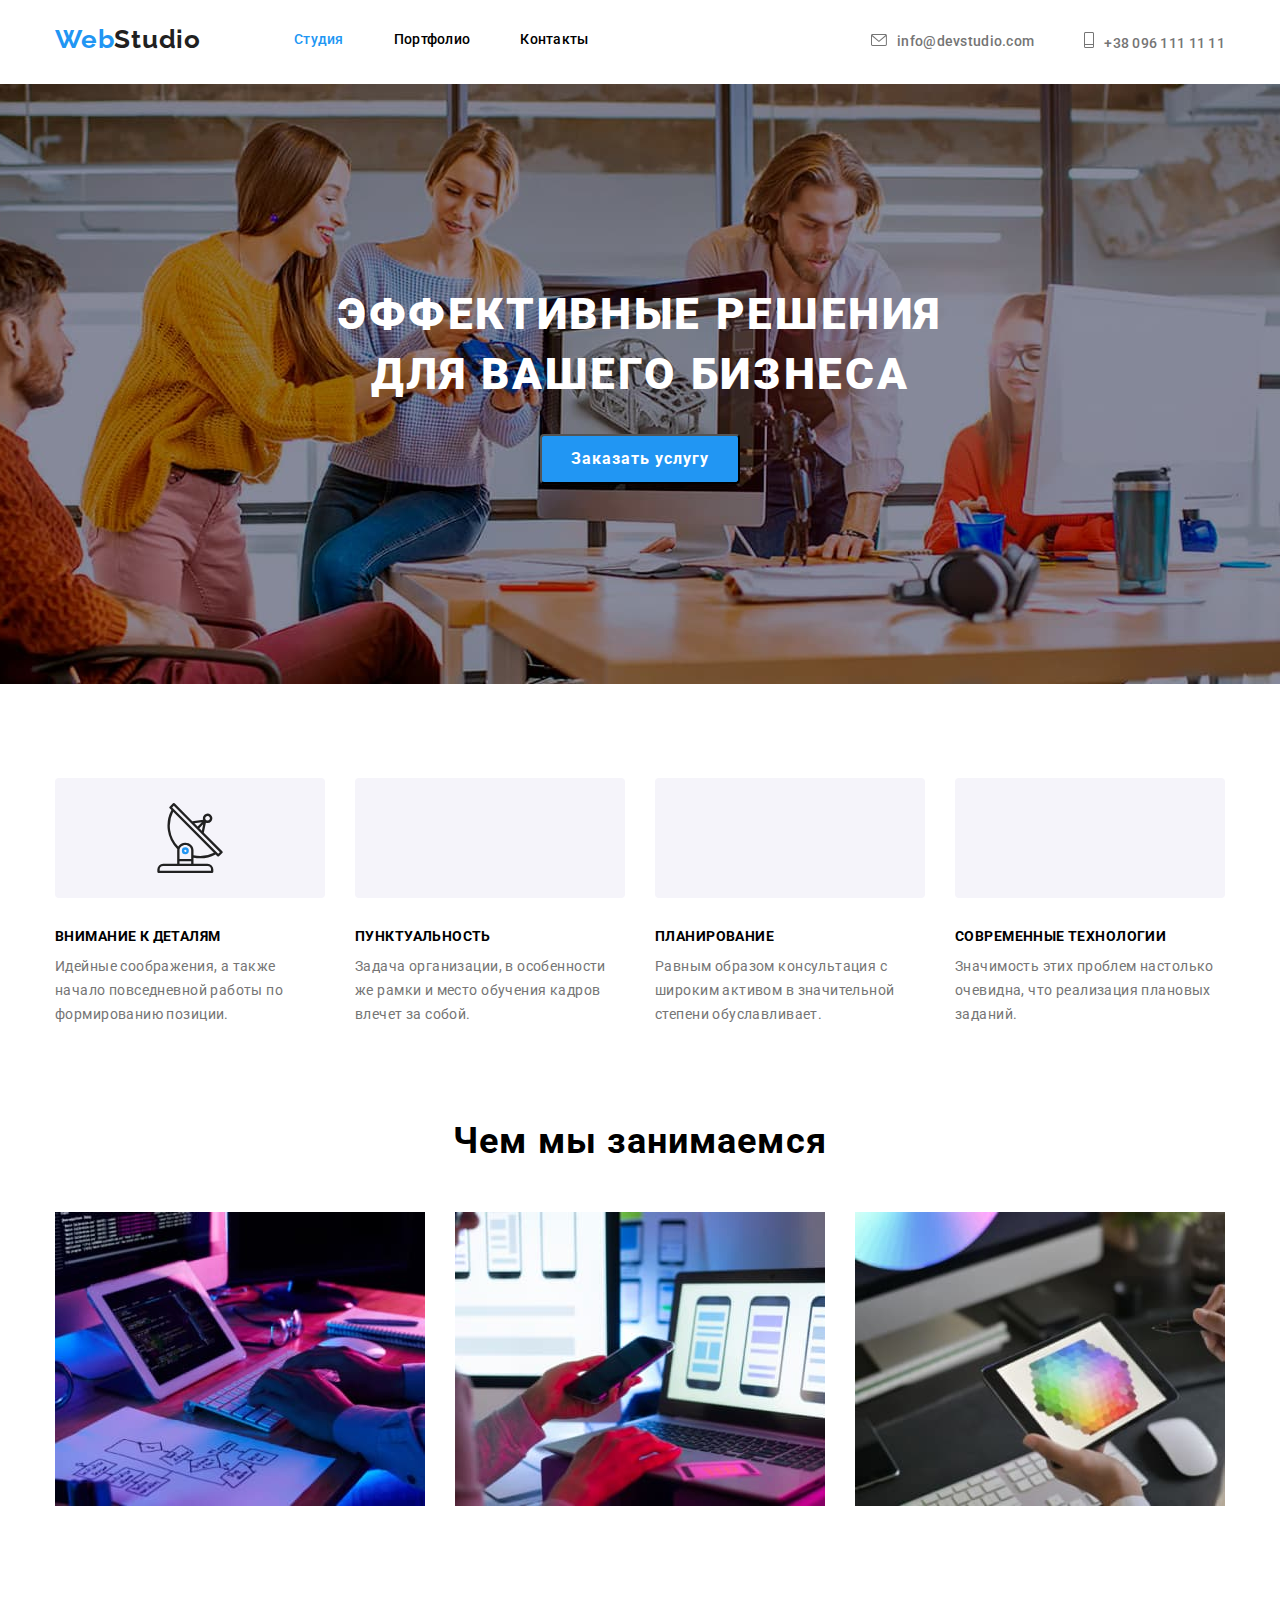
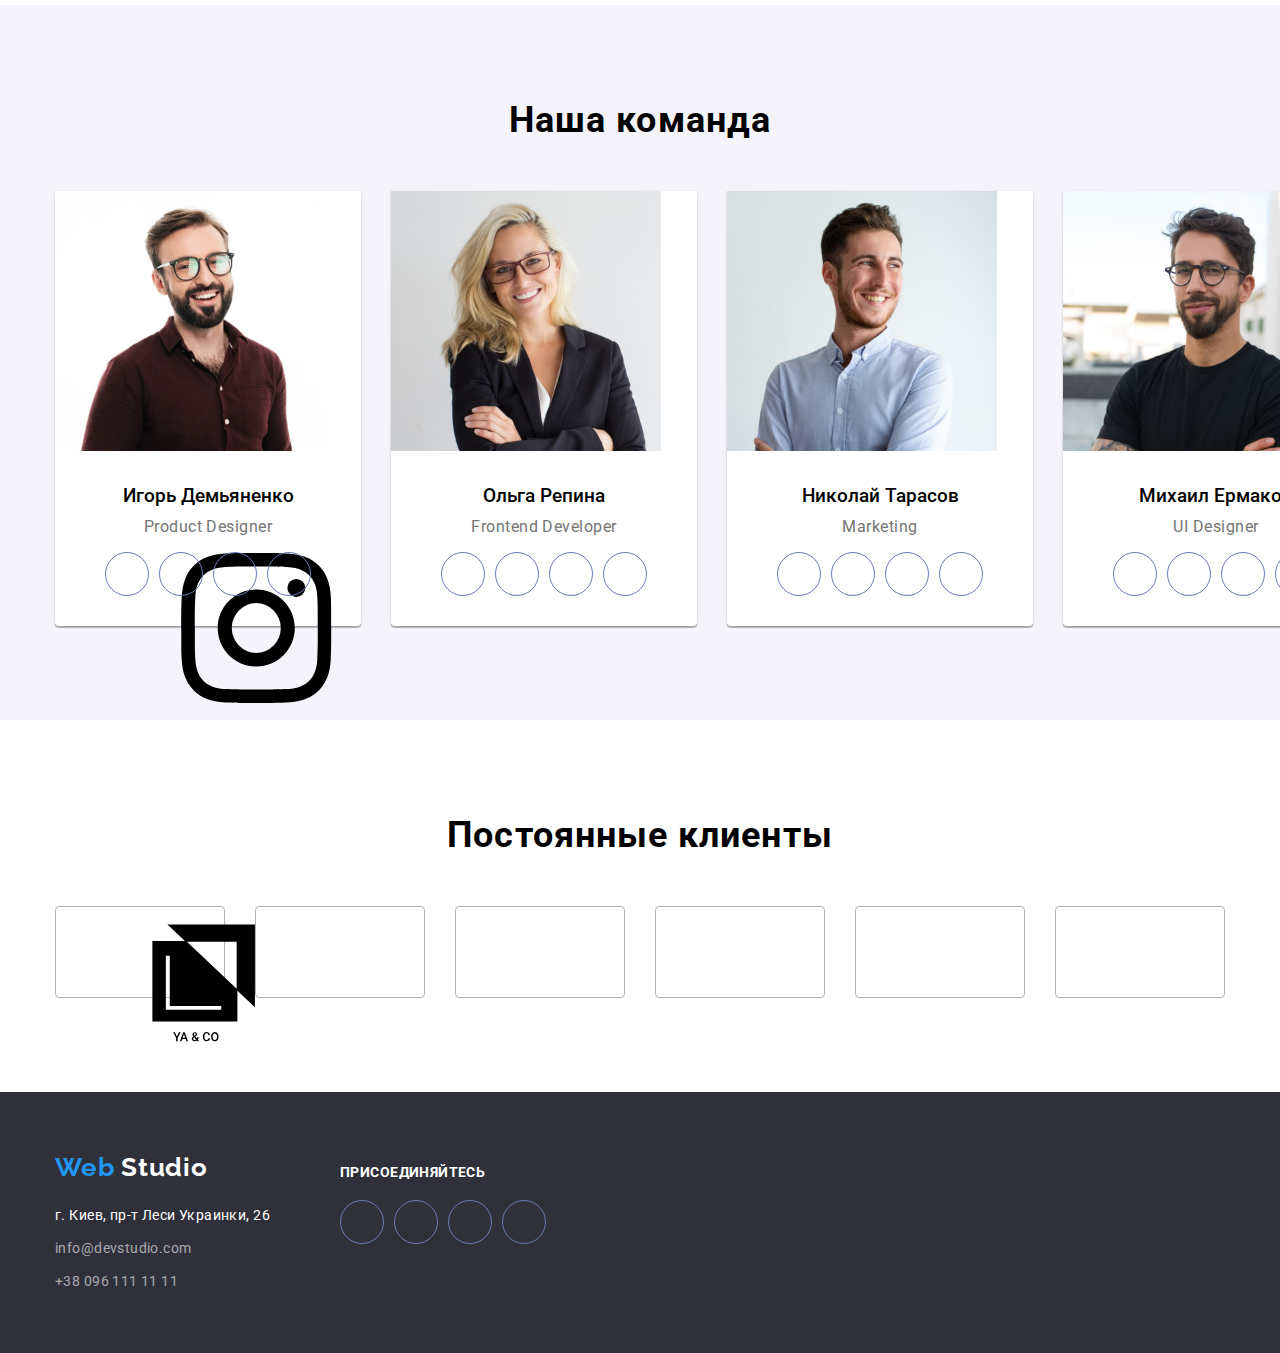
==== commit 7f083577: "12.16.17.07.2022" ====
--- a/index.html
+++ b/index.html
@@ -104,7 +104,7 @@
                   class="header-text-2 uniform-link link"
                   href="tel:+380961111111"
                   ><svg class="tel-icon icon">
-                    <use href="./images/icons.svg#mail"></use>
+                    <use href="./images/icons.svg#tel"></use>
                   </svg>+38 096 111 11 11</a
                 >
               </li>
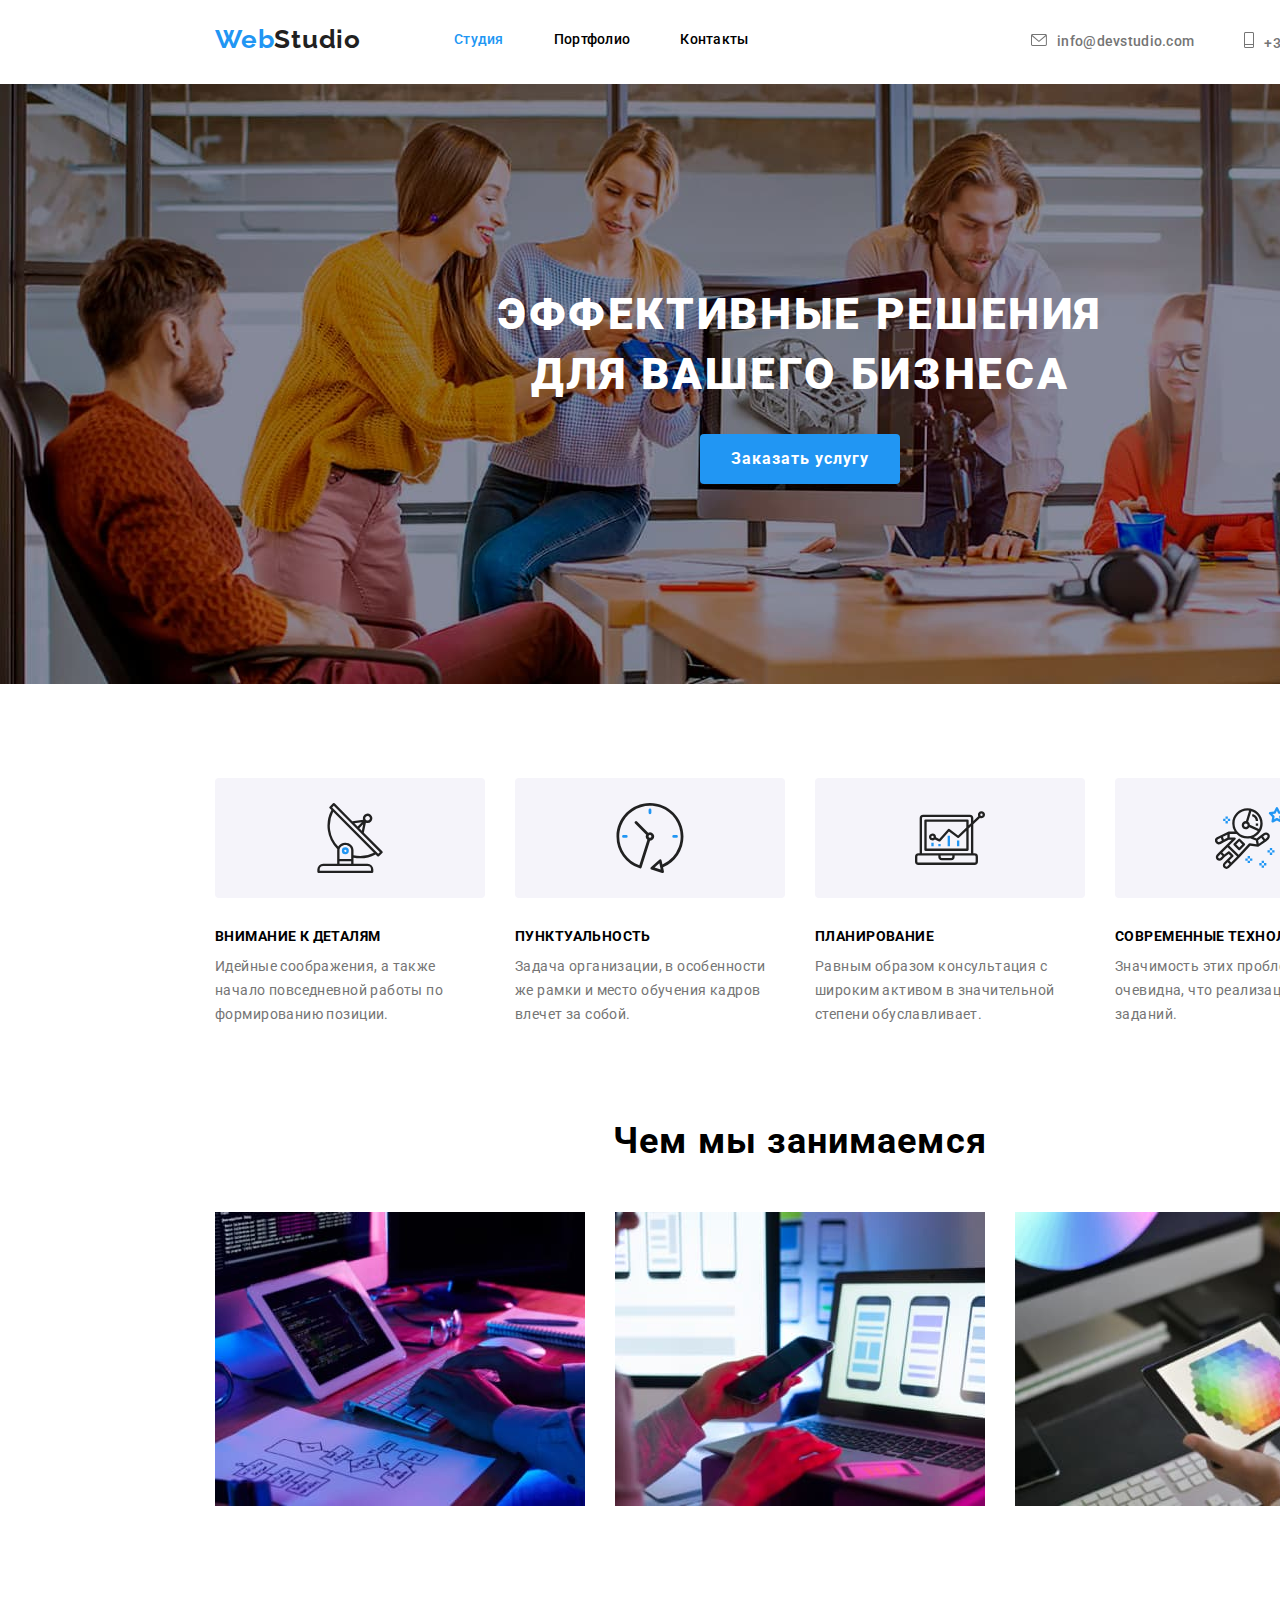
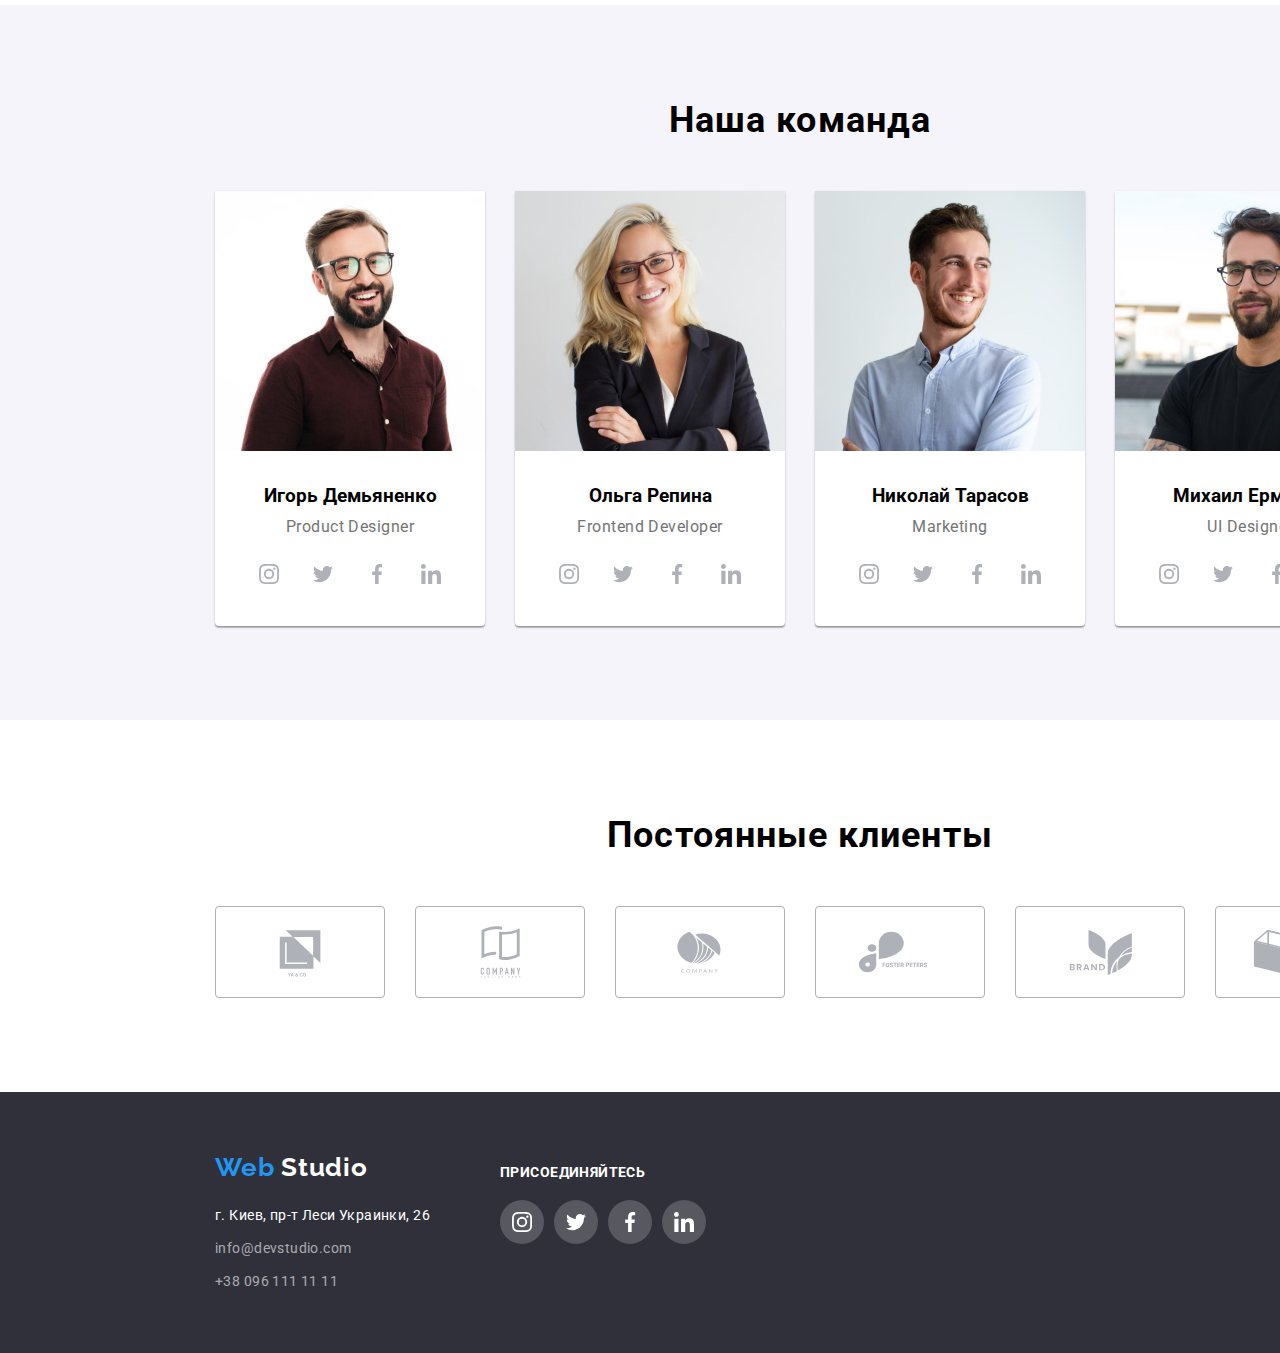
==== commit e2aa00a0: "18.07.2022" ====
--- a/index.html
+++ b/index.html
@@ -21,41 +21,7 @@
   </head>
   <body>
     <!-- ----------------------------------------------- -->
-
-    <!-- <ul class="actions">
-      <li><button>
-        <svg>
-          <use href="./images/icons.svg#antenna">
-          </use>
-        </svg>
-      </button></li>
-    </ul> -->
-
-    <!-- ----------------------------------------------- -->
-
-    <!-- <svg widh="16" height="12">
-      <use href="./images/icons.svg#mail"></use>
-    </svg> -->
-
-    <!-- ----------------------------------------------- -->
-
-    <!-- <ul class="social">
-      <li>
-        <a
-          class="link"
-          href=""
-          target="_blank"
-          rel="noopener noreferrer"
-          aria-label="instagram">
-          <svg width="20" height="20">
-            <use href="./images/icons.svg#instagram"></use>
-          </svg>
-      </li>
-    </ul> -->
-
-    <!-- ----------------------------------------------- -->
     <!-- Header -->
-
     <header>
       <div class="container">
         <div class="header-box">
@@ -95,8 +61,8 @@
                   class="header-text-2 uniform-link link"
                   href="mailto:info@devstudio.com"
                   ><svg class="mail-icon icon">
-                    <use href="./images/icons.svg#mail"></use>
-                  </svg>info@devstudio.com</a
+                    <use href="./images/icons.svg#mail"></use></svg
+                  >info@devstudio.com</a
                 >
               </li>
               <li>
@@ -104,8 +70,8 @@
                   class="header-text-2 uniform-link link"
                   href="tel:+380961111111"
                   ><svg class="tel-icon icon">
-                    <use href="./images/icons.svg#tel"></use>
-                  </svg>+38 096 111 11 11</a
+                    <use href="./images/icons.svg#tel"></use></svg
+                  >+38 096 111 11 11</a
                 >
               </li>
             </ul>
@@ -125,7 +91,6 @@
           <button class="hero-btn btn" type="button">Заказать услугу</button>
         </div>
       </section>
-
       <!-- ----------------------------------------------- -->
       <!-- Unnamed -->
       <section class="unnamed">
@@ -136,7 +101,7 @@
                 <svg class="unnamed-icon" width="70" height="70">
                   <use href="./images/icons.svg#antenna"></use>
                 </svg>
-              </div> 
+              </div>
               <h3 class="unnamed-title">ВНИМАНИЕ К ДЕТАЛЯМ</h3>
               <p class="unnamed-text">
                 Идейные соображения, а также начало повседневной работы по
@@ -145,7 +110,9 @@
             </li>
             <li>
               <div class="unnamed-icons-div">
-                
+                <svg class="unnamed-icon" width="70" height="70">
+                  <use href="./images/icons.svg#clock"></use>
+                </svg>
               </div>
               <h3 class="unnamed-title">ПУНКТУАЛЬНОСТЬ</h3>
               <p class="unnamed-text">
@@ -155,7 +122,9 @@
             </li>
             <li>
               <div class="unnamed-icons-div">
-                
+                <svg class="unnamed-icon" width="70" height="70">
+                  <use href="./images/icons.svg#diagram"></use>
+                </svg>
               </div>
               <h3 class="unnamed-title">ПЛАНИРОВАНИЕ</h3>
               <p class="unnamed-text">
@@ -165,7 +134,9 @@
             </li>
             <li>
               <div class="unnamed-icons-div">
-                
+                <svg class="unnamed-icon" width="70" height="70">
+                  <use href="./images/icons.svg#astronaut"></use>
+                </svg>
               </div>
               <h3 class="unnamed-title">СОВРЕМЕННЫЕ ТЕХНОЛОГИИ</h3>
               <p class="unnamed-text">
@@ -214,16 +185,28 @@
                         <svg class="social-icon">
                           <use href="./images/icons.svg#instagram"></use>
                         </svg>
-                      </a>  
-                    </li>
-                    <li class="social-item">
-                      
-                    </li>
-                    <li class="social-item">
-                      
-                    </li>
-                    <li class="social-item">
-                      
+                      </a>
+                    </li>
+                    <li class="social-item">
+                      <a href="" class="social-link">
+                        <svg class="social-icon">
+                          <use href="./images/icons.svg#twitter"></use>
+                        </svg>
+                      </a>
+                    </li>
+                    <li class="social-item">
+                      <a href="" class="social-link">
+                        <svg class="social-icon">
+                          <use href="./images/icons.svg#facebook"></use>
+                        </svg>
+                      </a>
+                    </li>
+                    <li class="social-item">
+                      <a href="" class="social-link">
+                        <svg class="social-icon">
+                          <use href="./images/icons.svg#linkedin"></use>
+                        </svg>
+                      </a>
                     </li>
                   </ul>
                 </div>
@@ -236,10 +219,34 @@
                     <span lang="en">Frontend Developer</span>
                   </p>
                   <ul class="social-flx">
-                    <li class="social-item"></li>
-                    <li class="social-item"></li>
-                    <li class="social-item"></li>
-                    <li class="social-item"></li>
+                    <li class="social-item">
+                      <a href="" class="social-link">
+                        <svg class="social-icon">
+                          <use href="./images/icons.svg#instagram"></use>
+                        </svg>
+                      </a>
+                    </li>
+                    <li class="social-item">
+                      <a href="" class="social-link">
+                        <svg class="social-icon">
+                          <use href="./images/icons.svg#twitter"></use>
+                        </svg>
+                      </a>
+                    </li>
+                    <li class="social-item">
+                      <a href="" class="social-link">
+                        <svg class="social-icon">
+                          <use href="./images/icons.svg#facebook"></use>
+                        </svg>
+                      </a>
+                    </li>
+                    <li class="social-item">
+                      <a href="" class="social-link">
+                        <svg class="social-icon">
+                          <use href="./images/icons.svg#linkedin"></use>
+                        </svg>
+                      </a>
+                    </li>
                   </ul>
                 </div>
               </li>
@@ -249,10 +256,34 @@
                   <h3 class="our-name">Николай Тарасов</h3>
                   <p class="our-specialty"><span lang="en">Marketing</span></p>
                   <ul class="social-flx">
-                    <li class="social-item"></li>
-                    <li class="social-item"></li>
-                    <li class="social-item"></li>
-                    <li class="social-item"></li>
+                    <li class="social-item">
+                      <a href="" class="social-link">
+                        <svg class="social-icon">
+                          <use href="./images/icons.svg#instagram"></use>
+                        </svg>
+                      </a>
+                    </li>
+                    <li class="social-item">
+                      <a href="" class="social-link">
+                        <svg class="social-icon">
+                          <use href="./images/icons.svg#twitter"></use>
+                        </svg>
+                      </a>
+                    </li>
+                    <li class="social-item">
+                      <a href="" class="social-link">
+                        <svg class="social-icon">
+                          <use href="./images/icons.svg#facebook"></use>
+                        </svg>
+                      </a>
+                    </li>
+                    <li class="social-item">
+                      <a href="" class="social-link">
+                        <svg class="social-icon">
+                          <use href="./images/icons.svg#linkedin"></use>
+                        </svg>
+                      </a>
+                    </li>
                   </ul>
                 </div>
               </li>
@@ -262,13 +293,37 @@
                   <h3 class="our-name">Михаил Ермаков</h3>
                   <p class="our-specialty">
                     <span lang="en">UI Designer</span>
+                  </p>
                   <ul class="social-flx">
-                    <li class="social-item"></li>
-                    <li class="social-item"></li>
-                    <li class="social-item"></li>
-                    <li class="social-item"></li>
+                    <li class="social-item">
+                      <a href="" class="social-link">
+                        <svg class="social-icon">
+                          <use href="./images/icons.svg#instagram"></use>
+                        </svg>
+                      </a>
+                    </li>
+                    <li class="social-item">
+                      <a href="" class="social-link">
+                        <svg class="social-icon">
+                          <use href="./images/icons.svg#twitter"></use>
+                        </svg>
+                      </a>
+                    </li>
+                    <li class="social-item">
+                      <a href="" class="social-link">
+                        <svg class="social-icon">
+                          <use href="./images/icons.svg#facebook"></use>
+                        </svg>
+                      </a>
+                    </li>
+                    <li class="social-item">
+                      <a href="" class="social-link">
+                        <svg class="social-icon">
+                          <use href="./images/icons.svg#linkedin"></use>
+                        </svg>
+                      </a>
+                    </li>
                   </ul>
-                  </p>
                 </div>
               </li>
             </ul>
@@ -283,20 +338,45 @@
           <ul class="regular-flx">
             <li class="regular-box">
               <a href="" class="regular-link">
-                <svg class="regular-icon">
+                <svg class="regular-icon" width="106" height="60">
                   <use href="./images/icons.svg#logo-1"></use>
                 </svg>
-              </a> 
-            </li>
-            <li class="regular-box">
-            </li>
-            <li class="regular-box">
-            </li>
-            <li class="regular-box">
-            </li>
-            <li class="regular-box">
-            </li>
-            <li class="regular-box">
+              </a>
+            </li>
+            <li class="regular-box">
+              <a href="" class="regular-link">
+                <svg class="regular-icon" width="106" height="60">
+                  <use href="./images/icons.svg#logo-2"></use>
+                </svg>
+              </a>
+            </li>
+            <li class="regular-box">
+              <a href="" class="regular-link">
+                <svg class="regular-icon" width="106" height="60">
+                  <use href="./images/icons.svg#logo-3"></use>
+                </svg>
+              </a>
+            </li>
+            <li class="regular-box">
+              <a href="" class="regular-link">
+                <svg class="regular-icon" width="106" height="60">
+                  <use href="./images/icons.svg#logo-4"></use>
+                </svg>
+              </a>
+            </li>
+            <li class="regular-box">
+              <a href="" class="regular-link">
+                <svg class="regular-icon" width="106" height="60">
+                  <use href="./images/icons.svg#logo-5"></use>
+                </svg>
+              </a>
+            </li>
+            <li class="regular-box">
+              <a href="" class="regular-link">
+                <svg class="regular-icon" width="106" height="60">
+                  <use href="./images/icons.svg#logo-6"></use>
+                </svg>
+              </a>
             </li>
           </ul>
         </div>
@@ -317,7 +397,9 @@
                 <p class="footer-text-one">г. Киев, пр-т Леси Украинки, 26</p>
                 <ul>
                   <li class="footer-text-two">
-                    <a class="uniform-link link" href="mailto:info@devstudio.com"
+                    <a
+                      class="uniform-link link"
+                      href="mailto:info@devstudio.com"
                       >info@devstudio.com</a
                     >
                   </li>
@@ -333,10 +415,34 @@
           <div>
             <p class="footer-text-three">ПРИСОЕДИНЯЙТЕСЬ</p>
             <ul class="social-flx">
-              <li class="social-item"></li>
-              <li class="social-item"></li>
-              <li class="social-item"></li>
-              <li class="social-item"></li>
+              <li class="social-item">
+                <a href="" class="social-link-footer">
+                  <svg class="social-icon-footer">
+                    <use href="./images/icons.svg#instagram"></use>
+                  </svg>
+                </a>
+              </li>
+              <li class="social-item">
+                <a href="" class="social-link-footer">
+                  <svg class="social-icon-footer">
+                    <use href="./images/icons.svg#twitter"></use>
+                  </svg>
+                </a>
+              </li>
+              <li class="social-item">
+                <a href="" class="social-link-footer">
+                  <svg class="social-icon-footer">
+                    <use href="./images/icons.svg#facebook"></use>
+                  </svg>
+                </a>
+              </li>
+              <li class="social-item">
+                <a href="" class="social-link-footer">
+                  <svg class="social-icon-footer">
+                    <use href="./images/icons.svg#linkedin"></use>
+                  </svg>
+                </a>
+              </li>
             </ul>
           </div>
         </div>
--- a/css/style.css
+++ b/css/style.css
@@ -66,6 +66,7 @@
 body {
   font-family: var(--font-main);
   color: var(--font-main);
+  width: 1600px;
 }
 
 /* ----------HEADER---------- */
@@ -156,11 +157,11 @@
 
 .hero { 
   background-color: #88898D;
+  /* width: 1600px; */
   background-image: url(../images/hero.jpg);
   background-repeat: no-repeat;
   background-position: center ;
   padding: 200px 0 200px 0;
-  margin: 0;
 }
 .hero-text {
   width: 696px;
@@ -187,6 +188,7 @@
   margin-left: auto;
   margin-right: auto;
   display: block;
+  border-style: none;
   box-shadow: 0px 4px 4px rgba(0, 0, 0, 0.15);
   border-radius: 4px;
 }
@@ -280,12 +282,11 @@
   border-radius: 0px 0px 4px 4px;
 }
 .our-text-block {
-  padding: 30px 50px;
+  padding: 30px 32px;
 }
 .our-name {
   margin: 0 0 10px 0;
   text-align: center;
-  font-weight: 500;
   line-height: calc(19 / 16);
 }
 .our-specialty {
@@ -298,33 +299,34 @@
   color: #757575; 
 }
 .social-flx {
-  margin: 0;
-  bottom: 0;
-  display: flex;
-  align-items: stretch;
+  display: flex;
+  align-items: center;
   gap: 10px;
 }
-.social-item {
-  margin: 0;
-  padding: 0;
+.social-link {
+  padding: 12px;
+  display: block;
+  align-items: center;
+  align-content: center;
   width: 44px;
   height: 44px;
-  border: 1px solid #6979b4;
-  border-radius: 22px;
-}
-.social-link {
+  border: none;
+  border-radius: 50%;
+  background-color: #ffffff;
+  transition: .2s;
+} 
+.social-icon {
+  margin: auto;
   width: 20px;
   height: 20px;
-  fill: inherit;
-  transition: .2s;
-}
-.social-icon {
-  
+  fill: #AFB1B8;
 }
 .social-link:hover,
-.social-link:focus {
-  background-color: #188ce8;
-  fill:  #ffffff;
+.social-link:focus,
+.social-icon:hover,
+.social-icon:focus {
+  background-color: #2196F3;
+  fill: #ffffff; 
 }
 .regular {
   padding-top: 94px;
@@ -343,16 +345,33 @@
   align-items: stretch;
   gap: 30px;
 }
-.regular-box {
-  margin: 0;
-  padding: 0;
-  box-sizing: border-box;
+.regular-link {
+  padding: 16px 32px 16px 32px;
+  display: block;
+  align-items: center;
+  align-content: center;
   width: 170px;
   height: 92px;
   border: 1px solid #AFB1B8;
   border-radius: 4px;
-}
-
+  background-color: #ffffff;
+  transition: .2s;
+}  
+.regular-icon {
+  margin: auto;
+  width: 106px;
+  height: 60px;
+  fill: #AFB1B8;
+}
+.regular-link:hover,
+.regular-link:focus {
+  border: 1px solid #2196F3;
+  border-radius: 4px;
+}
+.regular-icon:hover,
+.regular-icon:focus {
+  fill: #2196F3;
+}
 
 /* ----------FOOTER---------- */
 
@@ -408,6 +427,31 @@
   line-height: calc(16 / 14);
   letter-spacing: 0.03em;
   color: #ffffff;
+}
+.social-link-footer {
+  padding: 12px;
+  display: block;
+  align-items: center;
+  align-content: center;
+  width: 44px;
+  height: 44px;
+  border: none;
+  border-radius: 50%;
+  background-color: #575860;
+  transition: .2s;
+} 
+.social-icon-footer {
+  margin: auto;
+  width: 20px;
+  height: 20px;
+  fill: #ffffff;
+}
+.social-link-footer:hover,
+.social-link-footer:focus,
+.social-icon-footer:hover,
+.social-icon-footer:focus {
+  background-color: #188ce8;
+  fill: #ffffff;
 }
 /* --------------------PORTFOLIO-------------------- */
 /* --------------------PORTFOLIO-------------------- */
@@ -438,13 +482,16 @@
   margin: 0 8px;
   padding: 6px 22px;
   color: #212121;
+  border-style: none;
   background-color: #F5F4FA;
-  border: 2px solid #F5F4FA;;
+  border: 2px solid inherit;
 }
 .btn-flr:hover,
 .btn-flr:focus {
   color: #FFFFFF;
   background-color: #2196f3;
+  box-shadow: 0px 3px 1px rgba(0, 0, 0, 0.1), 0px 1px 2px rgba(0, 0, 0, 0.08), 0px 2px 2px rgba(0, 0, 0, 0.12);
+  border-radius: 4px;
 }
 
 .portfolio-projects {
@@ -455,17 +502,9 @@
   margin: 0;
   padding: 0;
 }
-.portfolio-project-1,
-.portfolio-project-2,
-.portfolio-project-3,
-.portfolio-project-4,
-.portfolio-project-5,
-.portfolio-project-6,
-.portfolio-project-7,
-.portfolio-project-8,
-.portfolio-project-9 {
-  margin: 0;
-  padding: 0;
+.portfolio-project-box:hover,
+.portfolio-project-box:focus {
+  box-shadow: 0 10px 10px 0 #EEEEEE;
 }
 .portfolio-border {
   margin: 0;
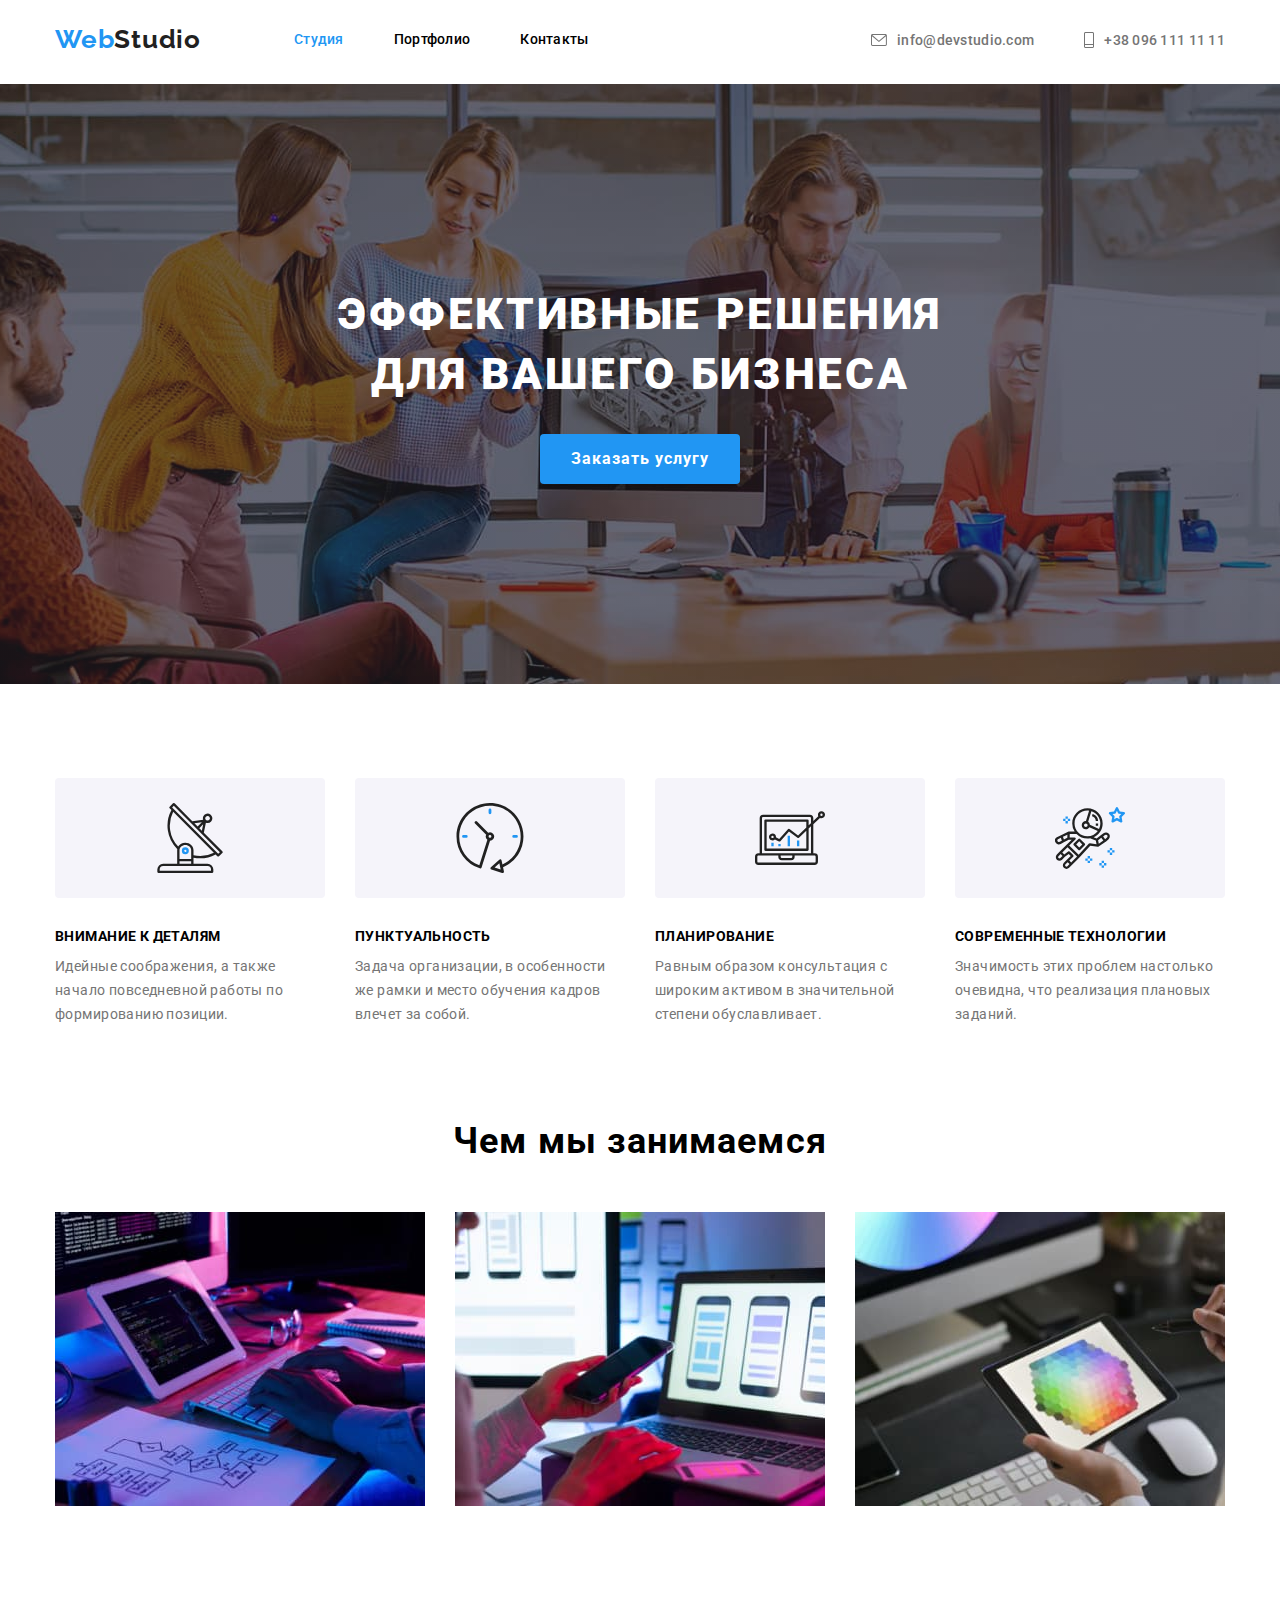
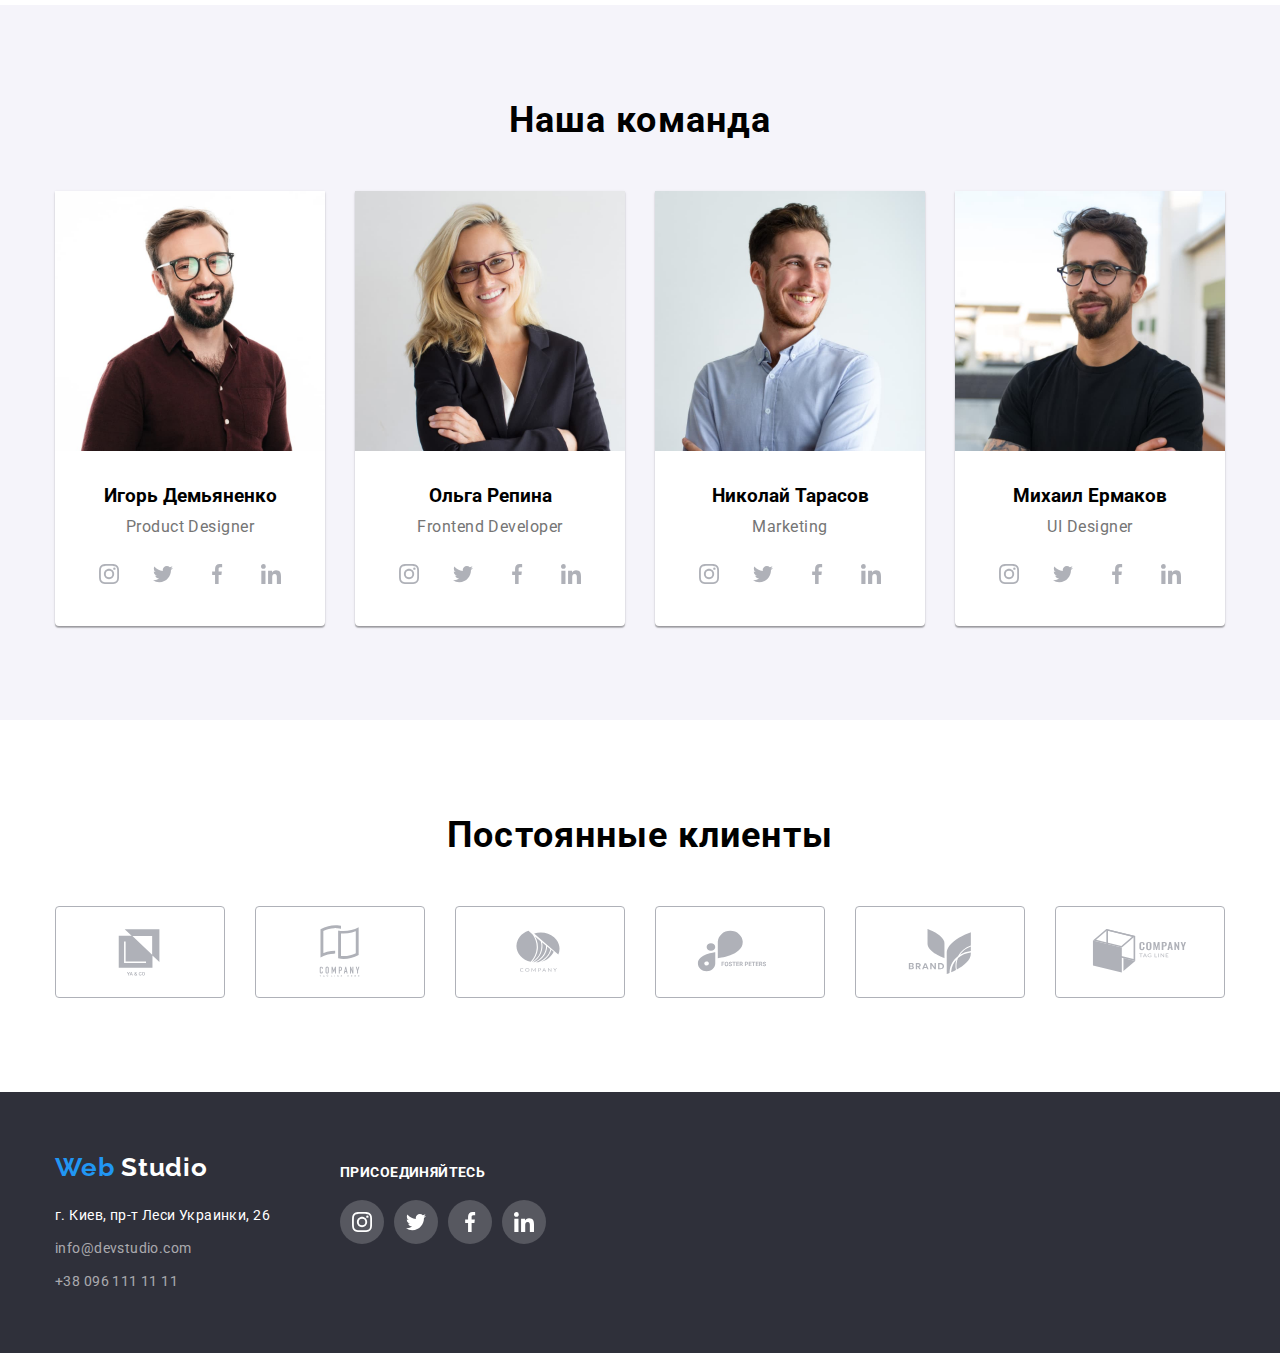
==== commit 2a31e6c1: "update" ====
--- a/index.html
+++ b/index.html
@@ -338,7 +338,7 @@
           <ul class="regular-flx">
             <li class="regular-box">
               <a href="" class="regular-link">
-                <svg class="regular-icon" width="106" height="60">
+                <svg class="regular-icon " width="106" height="60">
                   <use href="./images/icons.svg#logo-1"></use>
                 </svg>
               </a>
--- a/css/style.css
+++ b/css/style.css
@@ -66,7 +66,7 @@
 body {
   font-family: var(--font-main);
   color: var(--font-main);
-  width: 1600px;
+  /* width: 1600px; */
 }
 
 /* ----------HEADER---------- */
@@ -124,6 +124,8 @@
   gap: 50px;
 }
 .header-text-2 {
+  display: inline-flex;
+  align-items: center;
   font-weight: 500;
   font-size: 14px;
   line-height: calc(16 / 14);
@@ -141,7 +143,6 @@
   display: inline-block;
   content: "";
   fill: currentColor;
-  align-items: center;
   margin: 0 10px 0 0;
 }
 .mail-icon {
@@ -156,12 +157,13 @@
 /* ----------MAIN---------- */
 
 .hero { 
-  background-color: #88898D;
-  /* width: 1600px; */
-  background-image: url(../images/hero.jpg);
+  background-color: #C4C4C4;
+  max-width: 1600px;
+  background-image: linear-gradient(to right, rgba(47, 48, 58, 0.4),rgba(47, 48, 58, 0.4)), url(../images/hero.jpg);
   background-repeat: no-repeat;
   background-position: center ;
   padding: 200px 0 200px 0;
+  margin: 0 auto;
 }
 .hero-text {
   width: 696px;
@@ -305,28 +307,27 @@
 }
 .social-link {
   padding: 12px;
-  display: block;
-  align-items: center;
-  align-content: center;
+  display: flex;
+  justify-content: center;
+  align-items: center;
   width: 44px;
   height: 44px;
   border: none;
   border-radius: 50%;
-  background-color: #ffffff;
   transition: .2s;
-} 
+}
 .social-icon {
-  margin: auto;
+  display: flex;
+  justify-content: center;
+  align-items: center;
   width: 20px;
   height: 20px;
   fill: #AFB1B8;
 }
 .social-link:hover,
-.social-link:focus,
-.social-icon:hover,
-.social-icon:focus {
+.social-link:focus {
   background-color: #2196F3;
-  fill: #ffffff; 
+  fill: #ffffff;
 }
 .regular {
   padding-top: 94px;
@@ -346,10 +347,9 @@
   gap: 30px;
 }
 .regular-link {
-  padding: 16px 32px 16px 32px;
-  display: block;
-  align-items: center;
-  align-content: center;
+  display: flex;
+  align-items: center;
+  justify-content: center;
   width: 170px;
   height: 92px;
   border: 1px solid #AFB1B8;
@@ -367,10 +367,6 @@
 .regular-link:focus {
   border: 1px solid #2196F3;
   border-radius: 4px;
-}
-.regular-icon:hover,
-.regular-icon:focus {
-  fill: #2196F3;
 }
 
 /* ----------FOOTER---------- */
@@ -479,10 +475,11 @@
   line-height: calc(26 / 16);
   letter-spacing: 0.06em;
   cursor: pointer;
-  margin: 0 8px;
+  margin: 0 4px;
   padding: 6px 22px;
   color: #212121;
   border-style: none;
+  border-radius: 4px;
   background-color: #F5F4FA;
   border: 2px solid inherit;
 }
@@ -490,7 +487,8 @@
 .btn-flr:focus {
   color: #FFFFFF;
   background-color: #2196f3;
-  box-shadow: 0px 3px 1px rgba(0, 0, 0, 0.1), 0px 1px 2px rgba(0, 0, 0, 0.08), 0px 2px 2px rgba(0, 0, 0, 0.12);
+  box-shadow: 0px 1px 1px rgba(0, 0, 0, 0.12), 0px 4px 4px rgba(0, 0, 0, 0.06), 1px 4px 6px rgba(0, 0, 0, 0.16);
+  /* box-shadow: 0px 3px 1px rgba(0, 0, 0, 0.1), 0px 1px 2px rgba(0, 0, 0, 0.08), 0px 2px 2px rgba(0, 0, 0, 0.12); */
   border-radius: 4px;
 }
 
